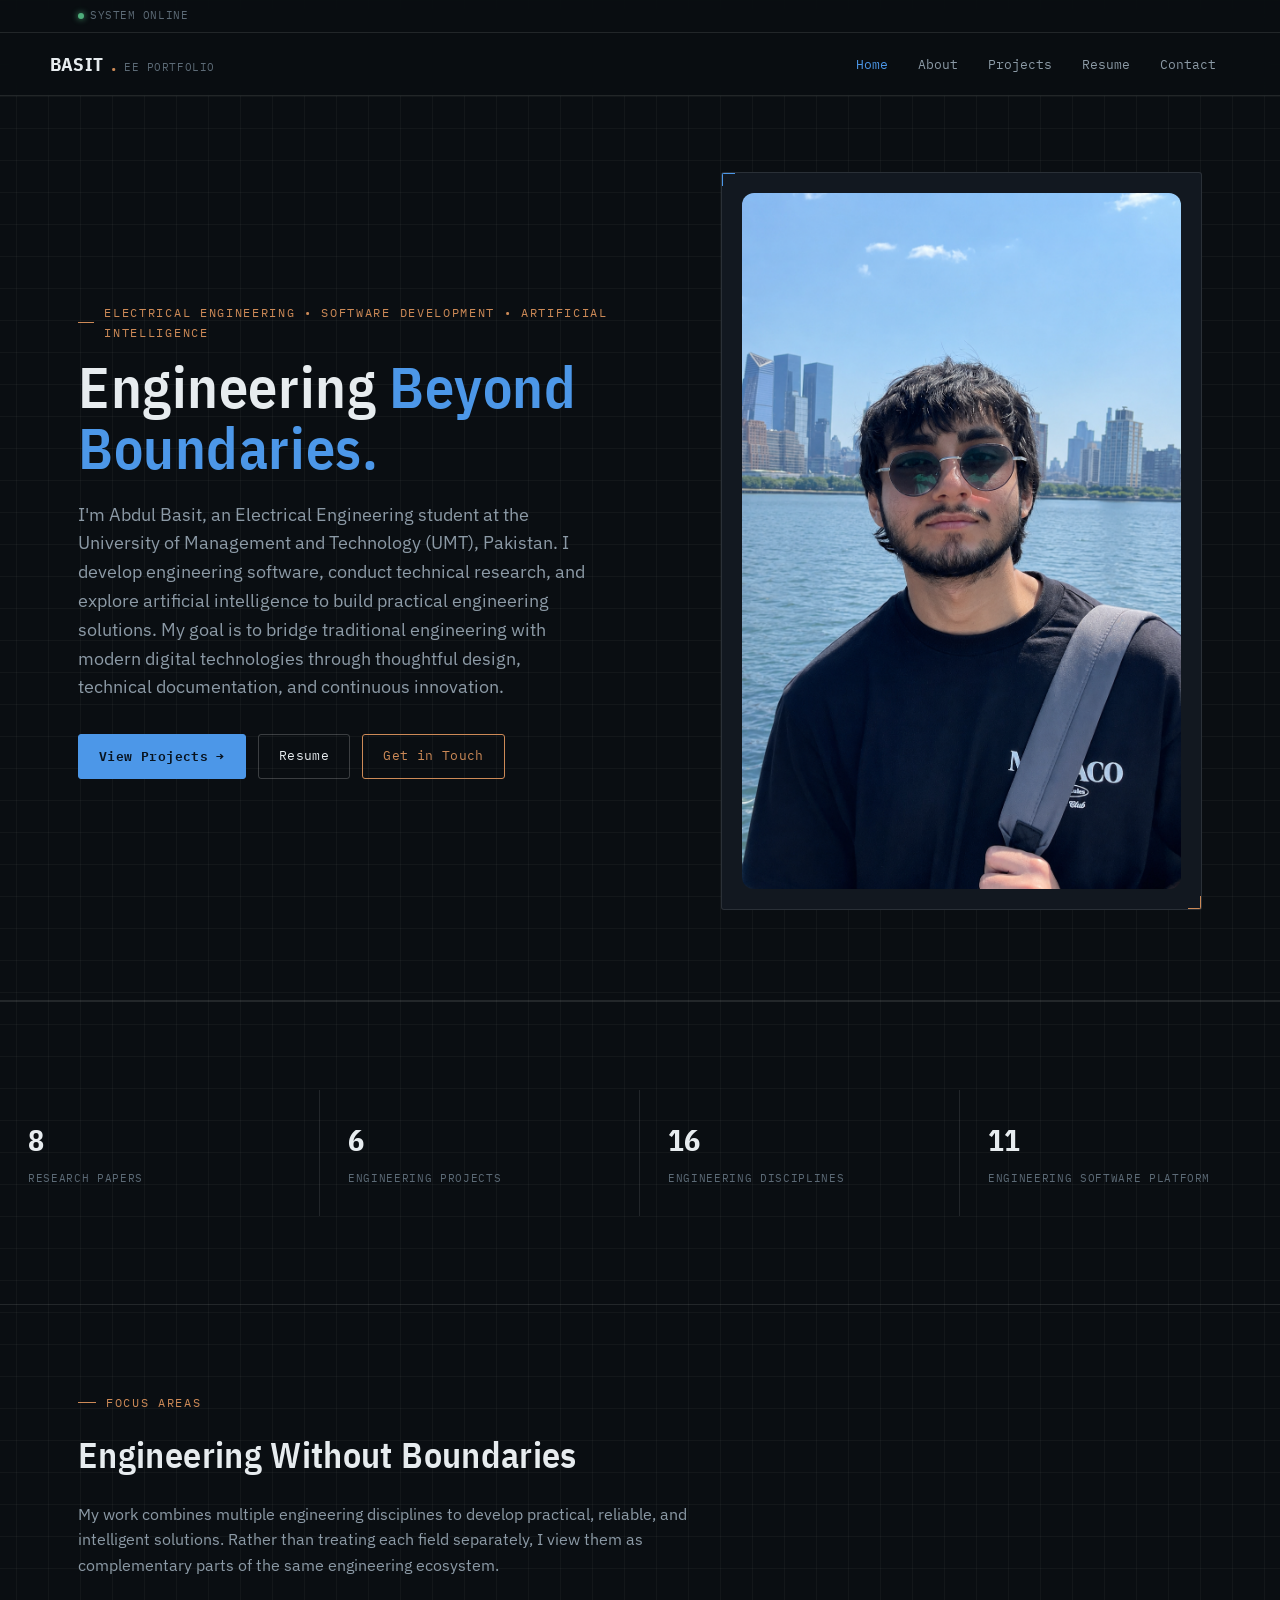
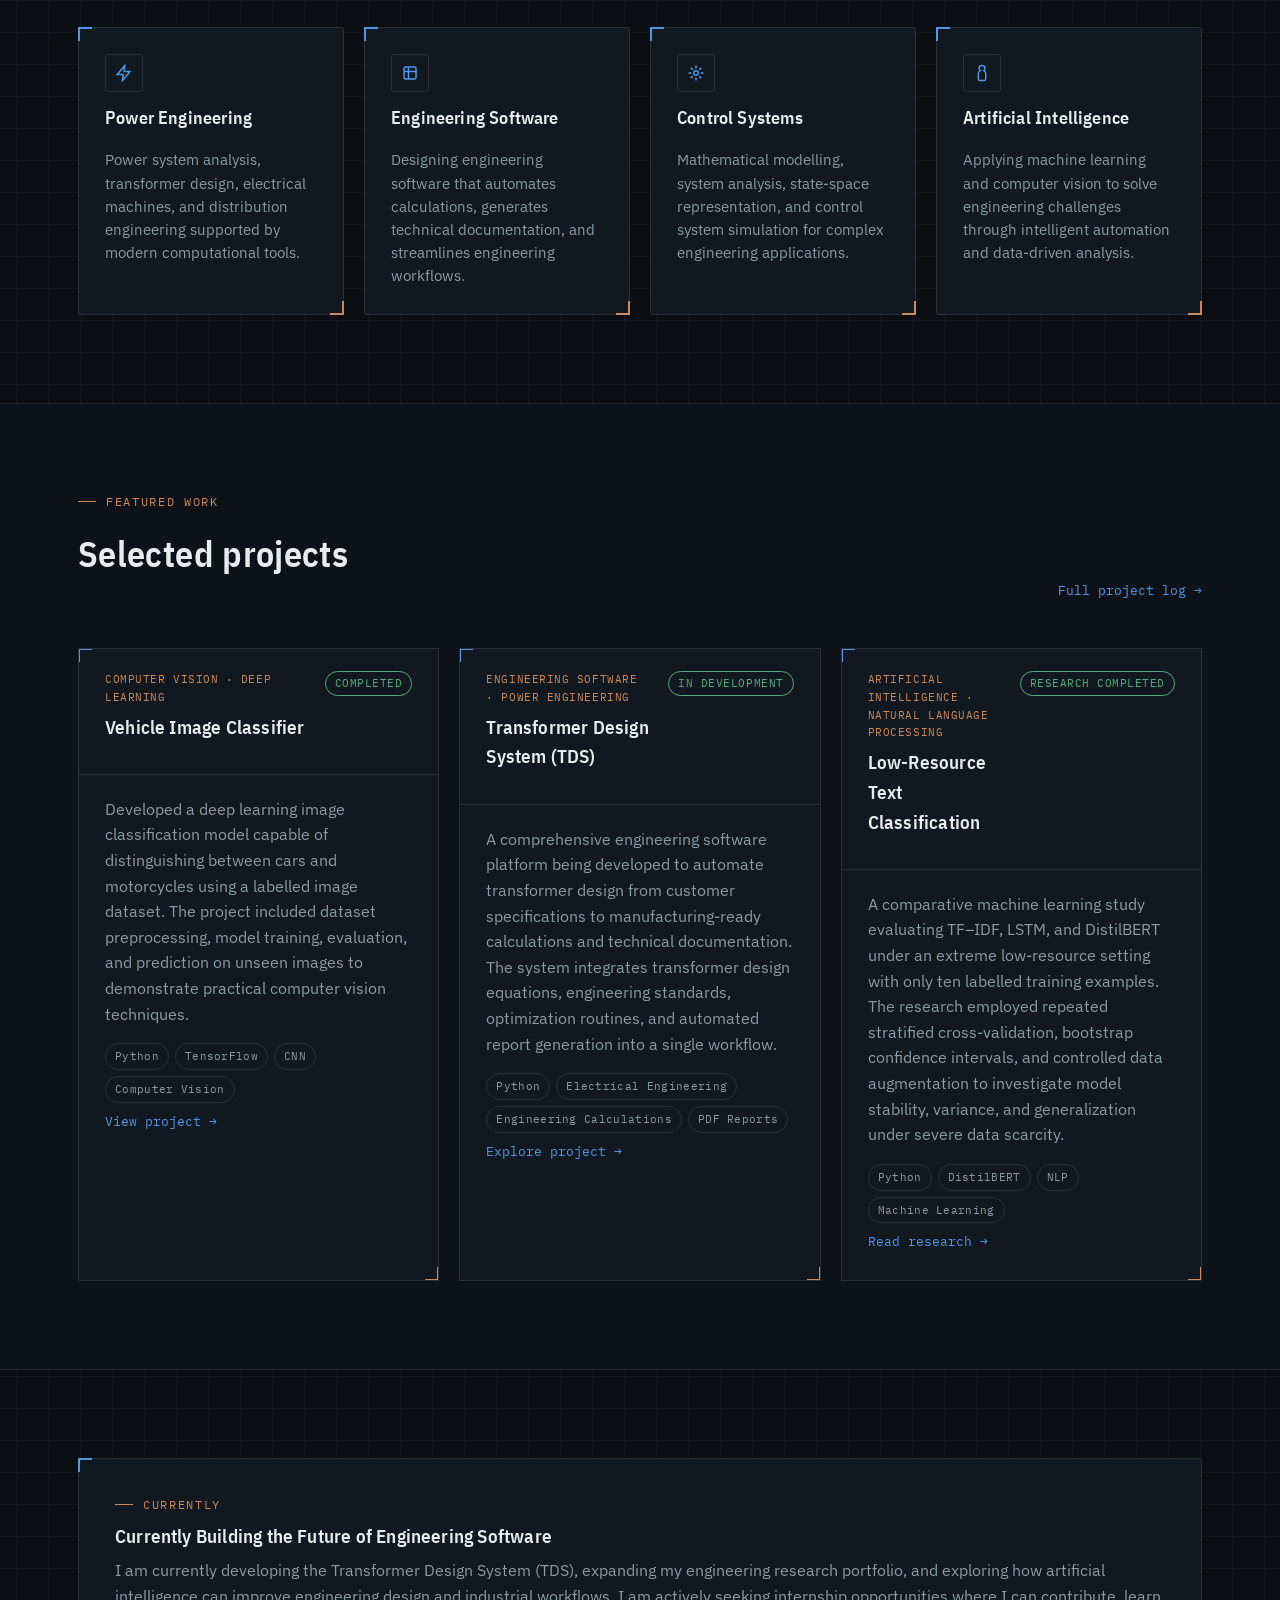
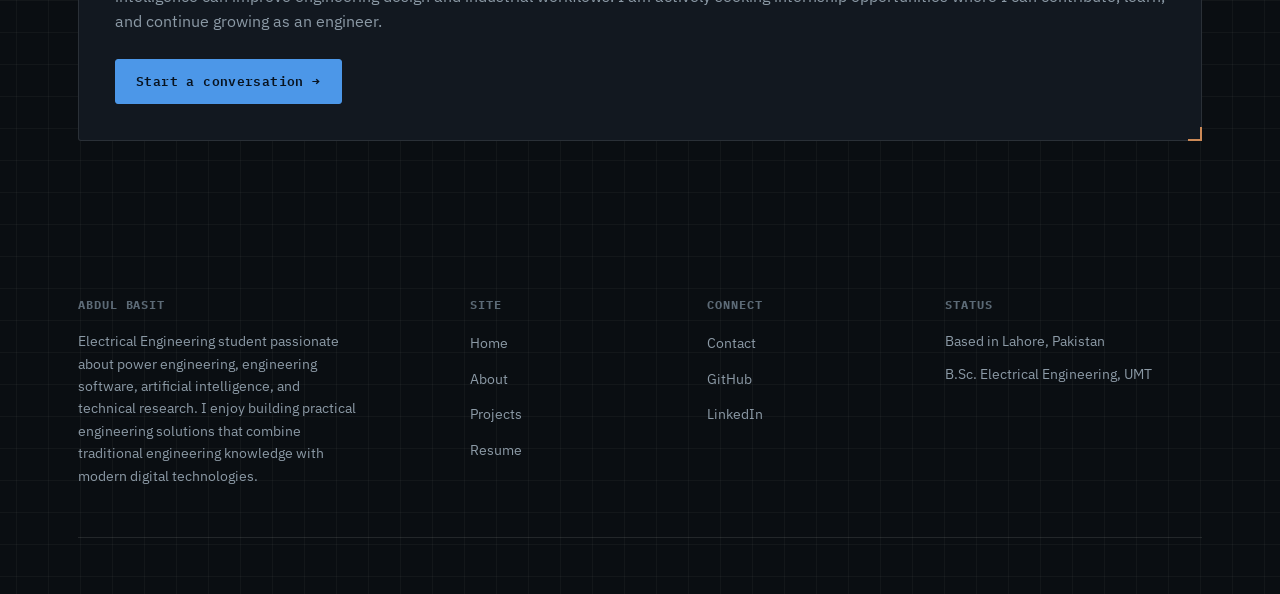
==== index.html @ 0eafa856 "Initial portfolio website" ====
<!DOCTYPE html>
<html lang="en">
<head>
<meta charset="UTF-8">
<meta name="viewport" content="width=device-width, initial-scale=1.0">
<title>Abdul Basit | Electrical Engineer • AI Researcher • Software Developer</title>
<meta name="description" content="Portfolio of Abdul Basit, an Electrical Engineering student developing engineering software, conducting AI research, and building intelligent engineering solutions through software development, power engineering, and technical research.">
<link rel="icon" href="data:image/svg+xml,<svg xmlns=%22http://www.w3.org/2000/svg%22 viewBox=%220 0 100 100%22><rect width=%22100%22 height=%22100%22 fill=%22%230a0e12%22/><path d=%22M20 70 L45 30 L45 55 L80 55 L55 20 L55 45 L20 45 Z%22 fill=%22%234c97e8%22/></svg>">
<link rel="stylesheet" href="css/style.css">
</head>
<body>

<div class="topbar">
  <div class="status-strip">
    <div class="container">
      <span><span class="status-dot"></span> SYSTEM ONLINE</span>
    </div>
  </div>
  <nav class="nav container">
    <a href="index.html" class="nav-brand">BASIT<span class="dot">.</span><small>EE PORTFOLIO</small></a>
    <ul class="nav-links">
      <li><a href="index.html">Home</a></li>
      <li><a href="about.html">About</a></li>
      <li><a href="projects.html">Projects</a></li>
      <li><a href="resume.html">Resume</a></li>
      <li><a href="contact.html">Contact</a></li>
    </ul>
    <button class="nav-toggle" aria-label="Toggle menu" aria-expanded="false">MENU</button>
  </nav>
</div>

<header class="hero">
  <div class="container hero-grid">
    <div>
      <div class="eyebrow">Electrical Engineering • Software Development • Artificial Intelligence</div>
      <h1>Engineering <em>Beyond Boundaries.</em></h1>
      <p class="hero-lead">I'm Abdul Basit, an Electrical Engineering student at the University of Management and Technology (UMT), Pakistan. I develop engineering software, conduct technical research, and explore artificial intelligence to build practical engineering solutions. My goal is to bridge traditional engineering with modern digital technologies through thoughtful design, technical documentation, and continuous innovation.</p>
      <div class="btn-row">
        <a href="projects.html" class="btn btn-primary">View Projects →</a>
        <a href="resume.html" class="btn">Resume</a>
        <a href="contact.html" class="btn btn-copper">Get in Touch</a>
      </div>
    </div>
    <div class="hero-scope frame" style="display:flex;align-items:center;justify-content:center;padding:20px;overflow:hidden;">
      <img src="documents/Me 2.PNG"
           alt="Portrait of Abdul Basit Butt"
           style="width:100%;height:100%;object-fit:cover;border-radius:12px;display:block;">
    </div>
  </div>
</header>

<section class="stat-strip">
  <div class="stat"><b>8</b><span>Research Papers</span></div>
  <div class="stat"><b>6</b><span>Engineering Projects</span></div>
  <div class="stat"><b>16</b><span>Engineering Disciplines</span></div>
  <div class="stat"><b>11</b><span>Engineering Software Platform</span></div>
</section>

<section>
  <div class="container">
    <div class="section-head">
      <div class="eyebrow">Focus Areas</div>
      <h2>Engineering Without Boundaries</h2>
      <p>My work combines multiple engineering disciplines to develop practical, reliable, and intelligent solutions. Rather than treating each field separately, I view them as complementary parts of the same engineering ecosystem.</p>
    </div>
    <div class="grid-4">
      <div class="card frame">
        <div class="card-icon">
          <svg width="18" height="18" viewBox="0 0 24 24" fill="none" stroke="currentColor" stroke-width="2"><path d="M13 2 3 14h8l-1 8 10-12h-8z"/></svg>
        </div>
        <h3>Power Engineering</h3>
        <p>Power system analysis, transformer design, electrical machines, and distribution engineering supported by modern computational tools.</p>
      </div>
      <div class="card frame">
        <div class="card-icon">
          <svg width="18" height="18" viewBox="0 0 24 24" fill="none" stroke="currentColor" stroke-width="2"><rect x="4" y="4" width="16" height="16" rx="2"/><path d="M4 10h16M10 4v16"/></svg>
        </div>
        <h3>Engineering Software</h3>
        <p>Designing engineering software that automates calculations, generates technical documentation, and streamlines engineering workflows.</p>
      </div>
      <div class="card frame">
        <div class="card-icon">
          <svg width="18" height="18" viewBox="0 0 24 24" fill="none" stroke="currentColor" stroke-width="2"><circle cx="12" cy="12" r="3"/><path d="M12 2v4M12 18v4M4.9 4.9l2.8 2.8M16.3 16.3l2.8 2.8M2 12h4M18 12h4M4.9 19.1l2.8-2.8M16.3 7.7l2.8-2.8"/></svg>
        </div>
        <h3>Control Systems</h3>
        <p>Mathematical modelling, system analysis, state-space representation, and control system simulation for complex engineering applications.</p>
      </div>
      <div class="card frame">
        <div class="card-icon">
          <svg width="18" height="18" viewBox="0 0 24 24" fill="none" stroke="currentColor" stroke-width="2"><path d="M12 2a4 4 0 0 1 4 4c0 1.2-.6 2.2-1.5 2.9A5 5 0 0 1 17 13.5V20a2 2 0 0 1-2 2H9a2 2 0 0 1-2-2v-6.5a5 5 0 0 1 2.5-4.6A3.5 3.5 0 0 1 8 6a4 4 0 0 1 4-4Z"/></svg>
        </div>
        <h3>Artificial Intelligence</h3>
        <p>Applying machine learning and computer vision to solve engineering challenges through intelligent automation and data-driven analysis.</p>
      </div>
    </div>
  </div>
</section>

<section style="background:var(--bg-elevated);">
  <div class="container">
    <div class="section-head" style="display:flex;justify-content:space-between;align-items:flex-end;flex-wrap:wrap;gap:16px;max-width:none;">
      <div>
        <div class="eyebrow">Featured Work</div>
        <h2>Selected projects</h2>
      </div>
      <a href="projects.html" class="card-link" style="margin-top:0;">Full project log →</a>
    </div>
    <div class="grid-3">

      <article class="project-card frame">
        <div class="pc-head">
          <div>
            <span class="pc-domain">Computer Vision · Deep Learning</span>
            <h3>Vehicle Image Classifier</h3>
          </div>
          <span class="pc-status">COMPLETED</span>
        </div>
        <div class="pc-body">
          <p>Developed a deep learning image classification model capable of distinguishing between cars and motorcycles using a labelled image dataset. The project included dataset preprocessing, model training, evaluation, and prediction on unseen images to demonstrate practical computer vision techniques.</p>
          <div class="card-tags">
            <span class="tag">Python</span><span class="tag">TensorFlow</span><span class="tag">CNN</span><span class="tag">Computer Vision</span>
          </div>
          <a href="projects.html#vehicle-image-classifier" class="card-link">View project →</a>
        </div>
      </article>

      <article class="project-card frame">
        <div class="pc-head">
          <div>
            <span class="pc-domain">Engineering Software · Power Engineering</span>
            <h3>Transformer Design System (TDS)</h3>
          </div>
          <span class="pc-status">IN DEVELOPMENT</span>
        </div>
        <div class="pc-body">
          <p>A comprehensive engineering software platform being developed to automate transformer design from customer specifications to manufacturing-ready calculations and technical documentation. The system integrates transformer design equations, engineering standards, optimization routines, and automated report generation into a single workflow.</p>
          <div class="card-tags">
            <span class="tag">Python</span><span class="tag">Electrical Engineering</span><span class="tag">Engineering Calculations</span><span class="tag">PDF Reports</span>
          </div>
          <a href="projects.html#transformer-design-system" class="card-link">Explore project →</a>
        </div>
      </article>

      <article class="project-card frame">
        <div class="pc-head">
          <div>
            <span class="pc-domain">Artificial Intelligence · Natural Language Processing</span>
            <h3>Low-Resource Text Classification</h3>
          </div>
          <span class="pc-status">RESEARCH COMPLETED</span>
        </div>
        <div class="pc-body">
          <p>A comparative machine learning study evaluating TF–IDF, LSTM, and DistilBERT under an extreme low-resource setting with only ten labelled training examples. The research employed repeated stratified cross-validation, bootstrap confidence intervals, and controlled data augmentation to investigate model stability, variance, and generalization under severe data scarcity.</p>
          <div class="card-tags">
            <span class="tag">Python</span><span class="tag">DistilBERT</span><span class="tag">NLP</span><span class="tag">Machine Learning</span>
          </div>
          <a href="projects.html#low-resource-text-classification" class="card-link">Read research →</a>
        </div>
      </article>

    </div>
  </div>
</section>

<section>
  <div class="container">
    <div class="callout frame" style="background:var(--surface);">
      <div>
        <div class="eyebrow" style="margin-bottom:8px;">Currently</div>
        <h3>Currently Building the Future of Engineering Software</h3>
        <p>I am currently developing the Transformer Design System (TDS), expanding my engineering research portfolio, and exploring how artificial intelligence can improve engineering design and industrial workflows. I am actively seeking internship opportunities where I can contribute, learn, and continue growing as an engineer.</p>
      </div>
      <a href="contact.html" class="btn btn-primary">Start a conversation →</a>
    </div>
  </div>
</section>

<footer>
  <div class="container">
    <div class="footer-grid">
      <div>
        <h5>Abdul Basit</h5>
        <p style="font-size:14px;max-width:280px;">Electrical Engineering student passionate about power engineering, engineering software, artificial intelligence, and technical research. I enjoy building practical engineering solutions that combine traditional engineering knowledge with modern digital technologies.</p>
      </div>
      <div>
        <h5>Site</h5>
        <ul>
          <li><a href="index.html">Home</a></li>
          <li><a href="about.html">About</a></li>
          <li><a href="projects.html">Projects</a></li>
          <li><a href="resume.html">Resume</a></li>
        </ul>
      </div>
      <div>
        <h5>Connect</h5>
        <ul>
          <li><a href="contact.html">Contact</a></li>
          <li><a href="https://github.com/yourusername" target="_blank" rel="noopener noreferrer">GitHub</a></li>
          <li><a href="https://www.linkedin.com/in/abdul-basit-butt" target="_blank" rel="noopener noreferrer">LinkedIn</a></li>
        </ul>
      </div>
      <div>
        <h5>Status</h5>
        <ul>
          <li style="color:var(--text-muted);font-size:14px;">Based in Lahore, Pakistan</li>
          <li style="color:var(--text-muted);font-size:14px;">B.Sc. Electrical Engineering, UMT</li>
        </ul>
      </div>
    </div>
    
  </div>
</footer>

<script src="js/main.js"></script>
</body>
</html>
---- css/style.css ----
/* =====================================================================
   BASIT — Engineering Portfolio
   Design language: instrument panel / schematic documentation.
   Palette: graphite + oscilloscope blue + copper (transformer winding).
   Signature motif: "instrument frame" reticle corners (TL/BR) used on
   cards, images and form fields — echoes a scope-screen bezel.
   ===================================================================== */

@import url('https://fonts.googleapis.com/css2?family=IBM+Plex+Sans+Condensed:wght@500;600;700&family=IBM+Plex+Sans:wght@400;500;600&family=IBM+Plex+Mono:wght@400;500;600&display=swap');

:root{
  --bg:#0a0e12;
  --bg-elevated:#0d1218;
  --surface:#121820;
  --surface-2:#161e27;
  --grid-line:rgba(255,255,255,0.035);
  --border:rgba(255,255,255,0.10);
  --border-strong:rgba(255,255,255,0.20);
  --text:#e7ecef;
  --text-muted:#8c9aa6;
  --text-faint:#5c6a76;
  --blue:#4c97e8;
  --blue-soft:rgba(76,151,232,0.12);
  --blue-dim:#2c4c6b;
  --copper:#cd8a57;
  --copper-soft:rgba(205,138,87,0.12);
  --green:#4fae7c;
  --amber:#e0a93c;
  --font-display:'IBM Plex Sans Condensed',sans-serif;
  --font-body:'IBM Plex Sans',sans-serif;
  --font-mono:'IBM Plex Mono',monospace;
  --radius:3px;
  --container:1180px;
}

*,*::before,*::after{box-sizing:border-box;}
html{scroll-behavior:smooth;}
@media (prefers-reduced-motion: reduce){
  html{scroll-behavior:auto;}
  *,*::before,*::after{animation-duration:0.01ms !important;animation-iteration-count:1 !important;transition-duration:0.01ms !important;}
}

body{
  margin:0;
  background:var(--bg);
  color:var(--text);
  font-family:var(--font-body);
  font-size:16px;
  line-height:1.6;
  -webkit-font-smoothing:antialiased;
  background-image:
    linear-gradient(var(--grid-line) 1px, transparent 1px),
    linear-gradient(90deg, var(--grid-line) 1px, transparent 1px);
  background-size:32px 32px;
  background-position:center top;
}

h1,h2,h3,h4{
  font-family:var(--font-display);
  font-weight:600;
  letter-spacing:0.01em;
  margin:0 0 0.5em;
  color:var(--text);
}
p{margin:0 0 1em;color:var(--text-muted);}
a{color:var(--blue);text-decoration:none;}
a:hover{text-decoration:underline;}
ul{margin:0;padding:0;}
img{max-width:100%;display:block;}

:focus-visible{
  outline:2px solid var(--blue);
  outline-offset:3px;
}

.container{
  max-width:var(--container);
  margin:0 auto;
  padding:0 28px;
}

.eyebrow{
  font-family:var(--font-mono);
  font-size:12px;
  letter-spacing:0.14em;
  text-transform:uppercase;
  color:var(--copper);
  display:flex;
  align-items:center;
  gap:10px;
  margin-bottom:14px;
}
.eyebrow::before{
  content:"";
  width:18px;
  height:1px;
  background:var(--copper);
  display:inline-block;
}

/* ---------------------------------------------------------------------
   Instrument frame — signature reticle-corner motif
   --------------------------------------------------------------------- */
.frame{
  position:relative;
  background:var(--surface);
  border:1px solid var(--border);
}
.frame::before,.frame::after{
  content:"";
  position:absolute;
  width:14px;
  height:14px;
  pointer-events:none;
  transition:width .2s ease,height .2s ease,border-color .2s ease;
}
.frame::before{top:-1px;left:-1px;border-top:2px solid var(--blue);border-left:2px solid var(--blue);}
.frame::after{bottom:-1px;right:-1px;border-bottom:2px solid var(--copper);border-right:2px solid var(--copper);}
.frame:hover::before,.frame:hover::after{width:20px;height:20px;}

/* ---------------------------------------------------------------------
   Top navigation — instrument strip
   --------------------------------------------------------------------- */
.topbar{
  position:sticky;
  top:0;
  z-index:100;
  background:rgba(10,14,18,0.88);
  backdrop-filter:blur(10px);
  border-bottom:1px solid var(--border);
}
.status-strip{
  border-bottom:1px solid var(--border);
  font-family:var(--font-mono);
  font-size:11px;
  color:var(--text-faint);
  letter-spacing:0.05em;
}
.status-strip .container{
  display:flex;
  gap:24px;
  padding-top:7px;
  padding-bottom:7px;
  overflow-x:auto;
  white-space:nowrap;
}
.status-strip span{display:inline-flex;align-items:center;gap:6px;}
.status-dot{width:6px;height:6px;border-radius:50%;background:var(--green);box-shadow:0 0 6px var(--green);display:inline-block;}

.nav{
  display:flex;
  align-items:center;
  justify-content:space-between;
  padding:16px 0;
}
.nav-brand{
  font-family:var(--font-display);
  font-weight:700;
  font-size:19px;
  color:var(--text);
  letter-spacing:0.01em;
  display:flex;
  align-items:baseline;
  gap:8px;
}
.nav-brand .dot{color:var(--copper);}
.nav-brand small{
  font-family:var(--font-mono);
  font-size:11px;
  color:var(--text-faint);
  font-weight:400;
  letter-spacing:0.05em;
}
.nav-links{
  display:flex;
  gap:2px;
  align-items:center;
  list-style:none;
}
.nav-links a{
  font-family:var(--font-mono);
  font-size:13px;
  color:var(--text-muted);
  padding:8px 14px;
  border-radius:var(--radius);
  transition:color .15s ease,background .15s ease;
}
.nav-links a:hover{color:var(--text);background:var(--surface);text-decoration:none;}
.nav-links a.active{color:var(--blue);}
.nav-toggle{
  display:none;
  background:none;border:1px solid var(--border);color:var(--text);
  width:38px;height:38px;border-radius:var(--radius);
  cursor:pointer;
  font-family:var(--font-mono);
}

/* ---------------------------------------------------------------------
   Buttons
   --------------------------------------------------------------------- */
.btn{
  font-family:var(--font-mono);
  font-size:13px;
  letter-spacing:0.03em;
  display:inline-flex;
  align-items:center;
  gap:8px;
  padding:11px 20px;
  border-radius:var(--radius);
  border:1px solid var(--border-strong);
  background:transparent;
  color:var(--text);
  cursor:pointer;
  transition:border-color .15s ease,background .15s ease,color .15s ease,transform .15s ease;
}
.btn:hover{border-color:var(--blue);color:var(--blue);text-decoration:none;transform:translateY(-1px);}
.btn-primary{background:var(--blue);border-color:var(--blue);color:#08131f;font-weight:600;}
.btn-primary:hover{background:#5fa4ee;border-color:#5fa4ee;color:#08131f;}
.btn-copper{border-color:var(--copper);color:var(--copper);}
.btn-copper:hover{background:var(--copper);color:#1a0f06;}
.btn-row{display:flex;gap:12px;flex-wrap:wrap;}

/* ---------------------------------------------------------------------
   Sections / layout helpers
   --------------------------------------------------------------------- */
section{padding:88px 0;border-bottom:1px solid var(--border);}
section:last-of-type{border-bottom:none;}
.section-head{max-width:640px;margin-bottom:48px;}
.section-head h2{font-size:clamp(26px,3.4vw,36px);}
.section-head p{font-size:16px;}

.grid-2{display:grid;grid-template-columns:1fr 1fr;gap:24px;}
.grid-3{display:grid;grid-template-columns:repeat(3,1fr);gap:20px;}
.grid-4{display:grid;grid-template-columns:repeat(4,1fr);gap:20px;}

/* ---------------------------------------------------------------------
   Hero
   --------------------------------------------------------------------- */
.hero{padding:76px 0 90px;border-bottom:1px solid var(--border);}
.hero-grid{display:grid;grid-template-columns:1.1fr 0.9fr;gap:56px;align-items:center;}
.hero h1{
  font-size:clamp(36px,5vw,58px);
  line-height:1.06;
  margin-bottom:22px;
}
.hero h1 em{
  font-style:normal;
  color:var(--blue);
}
.hero-lead{font-size:18px;max-width:520px;margin-bottom:32px;}
.hero-scope{
  padding:22px;
  border-radius:var(--radius);
}
.hero-scope canvas{width:100%;height:180px;display:block;}
.hero-scope-meta{
  display:flex;
  justify-content:space-between;
  font-family:var(--font-mono);
  font-size:11px;
  color:var(--text-faint);
  margin-top:14px;
  letter-spacing:0.04em;
}
.hero-scope-meta b{color:var(--blue);font-weight:500;}

/* ---------------------------------------------------------------------
   Stat strip
   --------------------------------------------------------------------- */
.stat-strip{
  display:grid;
  grid-template-columns:repeat(4,1fr);
  border-top:1px solid var(--border);
  border-bottom:1px solid var(--border);
}
.stat{
  padding:26px 28px;
  border-right:1px solid var(--border);
}
.stat:last-child{border-right:none;}
.stat b{
  display:block;
  font-family:var(--font-display);
  font-size:30px;
  color:var(--text);
}
.stat span{
  font-family:var(--font-mono);
  font-size:11px;
  color:var(--text-faint);
  letter-spacing:0.06em;
  text-transform:uppercase;
}

/* ---------------------------------------------------------------------
   Cards
   --------------------------------------------------------------------- */
.card{
  padding:26px;
  border-radius:var(--radius);
  display:flex;
  flex-direction:column;
  gap:12px;
  height:100%;
}
.card-icon{
  width:38px;height:38px;
  border:1px solid var(--border);
  border-radius:var(--radius);
  display:flex;align-items:center;justify-content:center;
  color:var(--blue);
  flex-shrink:0;
}
.card h3{font-size:18px;margin-bottom:4px;}
.card p{font-size:14.5px;margin-bottom:0;flex-grow:1;}
.card-tags{display:flex;flex-wrap:wrap;gap:6px;margin-top:6px;}
.tag{
  font-family:var(--font-mono);
  font-size:10.5px;
  letter-spacing:0.03em;
  padding:4px 9px;
  border:1px solid var(--border);
  border-radius:20px;
  color:var(--text-muted);
}
.card-link{
  font-family:var(--font-mono);
  font-size:12.5px;
  color:var(--blue);
  margin-top:8px;
  display:inline-flex;
  align-items:center;
  gap:6px;
}

/* Project card variant */
.project-card{padding:0;overflow:hidden;}
.project-card .pc-head{
  padding:22px 26px;
  display:flex;
  justify-content:space-between;
  align-items:flex-start;
  gap:16px;
  border-bottom:1px solid var(--border);
}
.project-card .pc-status{
  font-family:var(--font-mono);
  font-size:10.5px;
  letter-spacing:0.05em;
  color:var(--green);
  border:1px solid var(--green);
  border-radius:20px;
  padding:3px 9px;
  white-space:nowrap;
}
.project-card .pc-status.dev{color:var(--amber);border-color:var(--amber);}
.project-card .pc-body{padding:22px 26px 26px;}
.project-card .pc-domain{
  font-family:var(--font-mono);
  font-size:11px;
  color:var(--copper);
  letter-spacing:0.05em;
  text-transform:uppercase;
  margin-bottom:6px;
  display:block;
}

.filter-bar{display:flex;gap:8px;flex-wrap:wrap;margin-bottom:36px;}
.filter-bar button{
  font-family:var(--font-mono);
  font-size:12.5px;
  letter-spacing:0.03em;
  background:transparent;
  border:1px solid var(--border);
  color:var(--text-muted);
  padding:9px 16px;
  border-radius:20px;
  cursor:pointer;
  transition:all .15s ease;
}
.filter-bar button:hover{border-color:var(--border-strong);color:var(--text);}
.filter-bar button.active{background:var(--blue-soft);border-color:var(--blue);color:var(--blue);}

/* ---------------------------------------------------------------------
   Timeline
   --------------------------------------------------------------------- */
.timeline{border-left:1px solid var(--border);margin-left:8px;}
.tl-item{position:relative;padding:0 0 40px 32px;}
.tl-item:last-child{padding-bottom:0;}
.tl-item::before{
  content:"";
  position:absolute;
  left:-6px;top:4px;
  width:11px;height:11px;
  border-radius:50%;
  background:var(--bg);
  border:2px solid var(--blue);
}
.tl-date{
  font-family:var(--font-mono);
  font-size:11.5px;
  color:var(--text-faint);
  letter-spacing:0.05em;
  text-transform:uppercase;
  margin-bottom:6px;
  display:block;
}
.tl-item h4{font-size:17px;margin-bottom:4px;}
.tl-item .tl-org{color:var(--copper);font-size:13.5px;font-family:var(--font-mono);margin-bottom:8px;display:block;}

/* ---------------------------------------------------------------------
   Skill bars
   --------------------------------------------------------------------- */
.skill-row{margin-bottom:18px;}
.skill-row .sr-top{display:flex;justify-content:space-between;font-size:14px;margin-bottom:7px;}
.skill-row .sr-top span:first-child{color:var(--text);font-family:var(--font-body);font-weight:500;}
.skill-row .sr-top span:last-child{font-family:var(--font-mono);color:var(--text-faint);font-size:12px;}
.skill-bar{height:5px;background:var(--surface-2);border-radius:3px;overflow:hidden;}
.skill-bar i{display:block;height:100%;background:linear-gradient(90deg,var(--blue-dim),var(--blue));border-radius:3px;}

/* ---------------------------------------------------------------------
   Forms
   --------------------------------------------------------------------- */
.form-field{margin-bottom:20px;}
.form-field label{
  display:block;
  font-family:var(--font-mono);
  font-size:12px;
  letter-spacing:0.05em;
  text-transform:uppercase;
  color:var(--text-faint);
  margin-bottom:8px;
}
.form-field input,.form-field textarea,.form-field select{
  width:100%;
  background:var(--surface);
  border:1px solid var(--border);
  color:var(--text);
  font-family:var(--font-body);
  font-size:15px;
  padding:13px 14px;
  border-radius:var(--radius);
  transition:border-color .15s ease;
}
.form-field input:focus,.form-field textarea:focus,.form-field select:focus{
  border-color:var(--blue);
  outline:none;
}
.form-field textarea{resize:vertical;min-height:130px;}
.form-note{
  font-family:var(--font-mono);
  font-size:12.5px;
  color:var(--text-faint);
  margin-top:16px;
}

/* ---------------------------------------------------------------------
   Footer
   --------------------------------------------------------------------- */
footer{padding:48px 0 32px;}
.footer-grid{
  display:grid;
  grid-template-columns:1.4fr 0.8fr 0.8fr 1fr;
  gap:32px;
  padding-bottom:36px;
  border-bottom:1px solid var(--border);
  margin-bottom:24px;
}
.footer-grid h5{
  font-family:var(--font-mono);
  font-size:11.5px;
  letter-spacing:0.08em;
  text-transform:uppercase;
  color:var(--text-faint);
  margin-bottom:16px;
}
.footer-grid ul{list-style:none;display:flex;flex-direction:column;gap:10px;}
.footer-grid a{color:var(--text-muted);font-size:14px;}
.footer-grid a:hover{color:var(--blue);}
.footer-bottom{
  display:flex;
  justify-content:space-between;
  align-items:center;
  font-family:var(--font-mono);
  font-size:12px;
  color:var(--text-faint);
  flex-wrap:wrap;
  gap:10px;
}

/* ---------------------------------------------------------------------
   Misc
   --------------------------------------------------------------------- */
.pill-row{display:flex;flex-wrap:wrap;gap:8px;}
.pill{
  font-family:var(--font-mono);
  font-size:12px;
  padding:7px 13px;
  border:1px solid var(--border);
  border-radius:20px;
  color:var(--text-muted);
}
.divider-label{
  display:flex;align-items:center;gap:14px;
  font-family:var(--font-mono);font-size:11px;color:var(--text-faint);
  letter-spacing:0.08em;text-transform:uppercase;margin-bottom:28px;
}
.divider-label::after{content:"";flex:1;height:1px;background:var(--border);}

.page-hero{padding:56px 0 48px;border-bottom:1px solid var(--border);}
.page-hero h1{font-size:clamp(32px,4.4vw,46px);}
.page-hero .hero-lead{max-width:640px;}
.breadcrumb{
  font-family:var(--font-mono);
  font-size:12px;
  color:var(--text-faint);
  margin-bottom:20px;
  letter-spacing:0.03em;
}
.breadcrumb a{color:var(--text-faint);}
.breadcrumb a:hover{color:var(--blue);}

.callout{
  border-radius:var(--radius);
  padding:36px;
  display:flex;
  align-items:center;
  justify-content:space-between;
  gap:24px;
  flex-wrap:wrap;
}
.callout h3{margin-bottom:6px;}
.callout p{margin-bottom:0;}

/* ---------------------------------------------------------------------
   Responsive
   --------------------------------------------------------------------- */
@media (max-width: 980px){
  .hero-grid{grid-template-columns:1fr;gap:40px;}
  .grid-3,.grid-4{grid-template-columns:repeat(2,1fr);}
  .footer-grid{grid-template-columns:1fr 1fr;}
  .stat-strip{grid-template-columns:repeat(2,1fr);}
  .stat:nth-child(2){border-right:none;}
}
@media (max-width: 760px){
  .nav-links{
    position:fixed;
    top:97px;left:0;right:0;
    background:var(--bg-elevated);
    border-bottom:1px solid var(--border);
    flex-direction:column;
    align-items:stretch;
    padding:10px;
    display:none;
    gap:2px;
  }
  .nav-links.open{display:flex;}
  .nav-links a{padding:12px 14px;}
  .nav-toggle{display:block;}
  .grid-2,.grid-3,.grid-4{grid-template-columns:1fr;}
  section{padding:56px 0;}
  .status-strip .container{gap:16px;}
  .footer-grid{grid-template-columns:1fr;gap:24px;}
  .footer-bottom{flex-direction:column;align-items:flex-start;}
  .callout{flex-direction:column;align-items:flex-start;}
}

/* Print (used by resume page) */
@media print{
  .topbar,.status-strip,footer,.no-print{display:none !important;}
  body{background:#fff;color:#111;}
  section{border-bottom:none;padding:18px 0;}
}
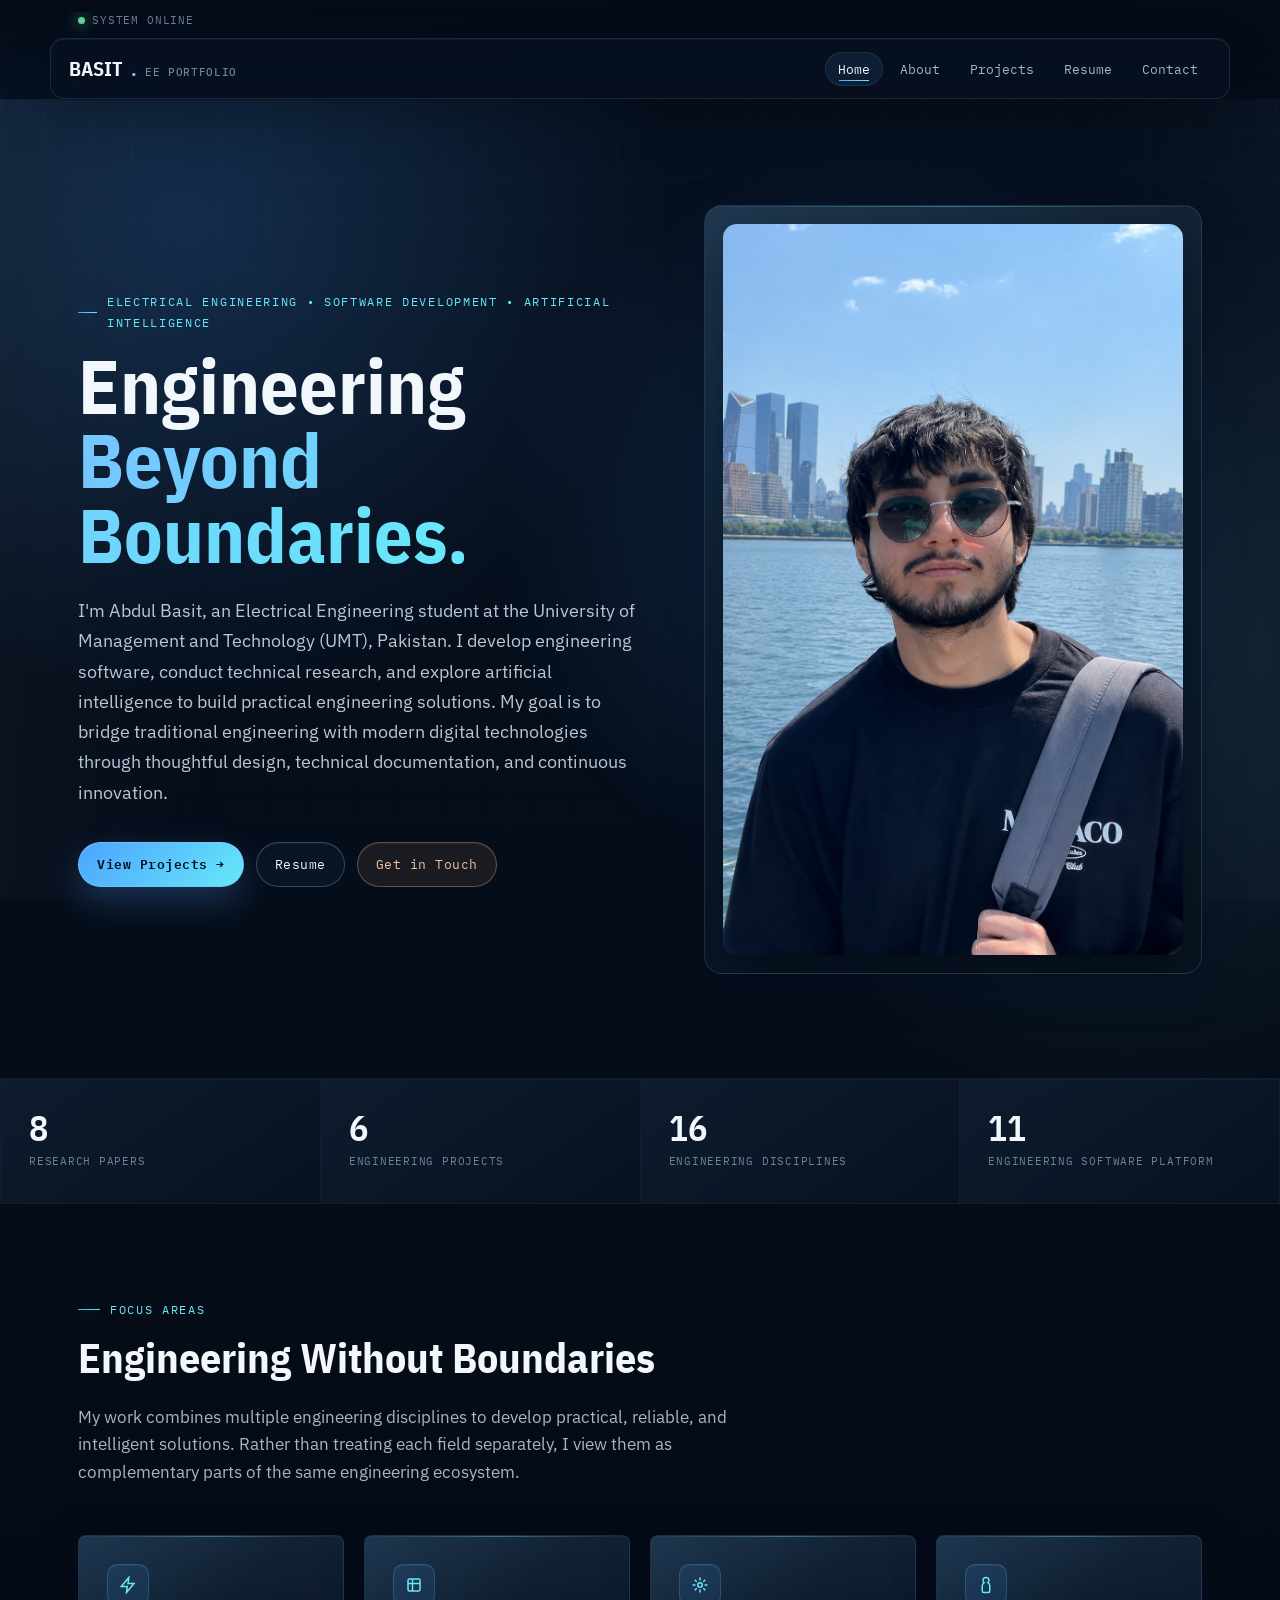
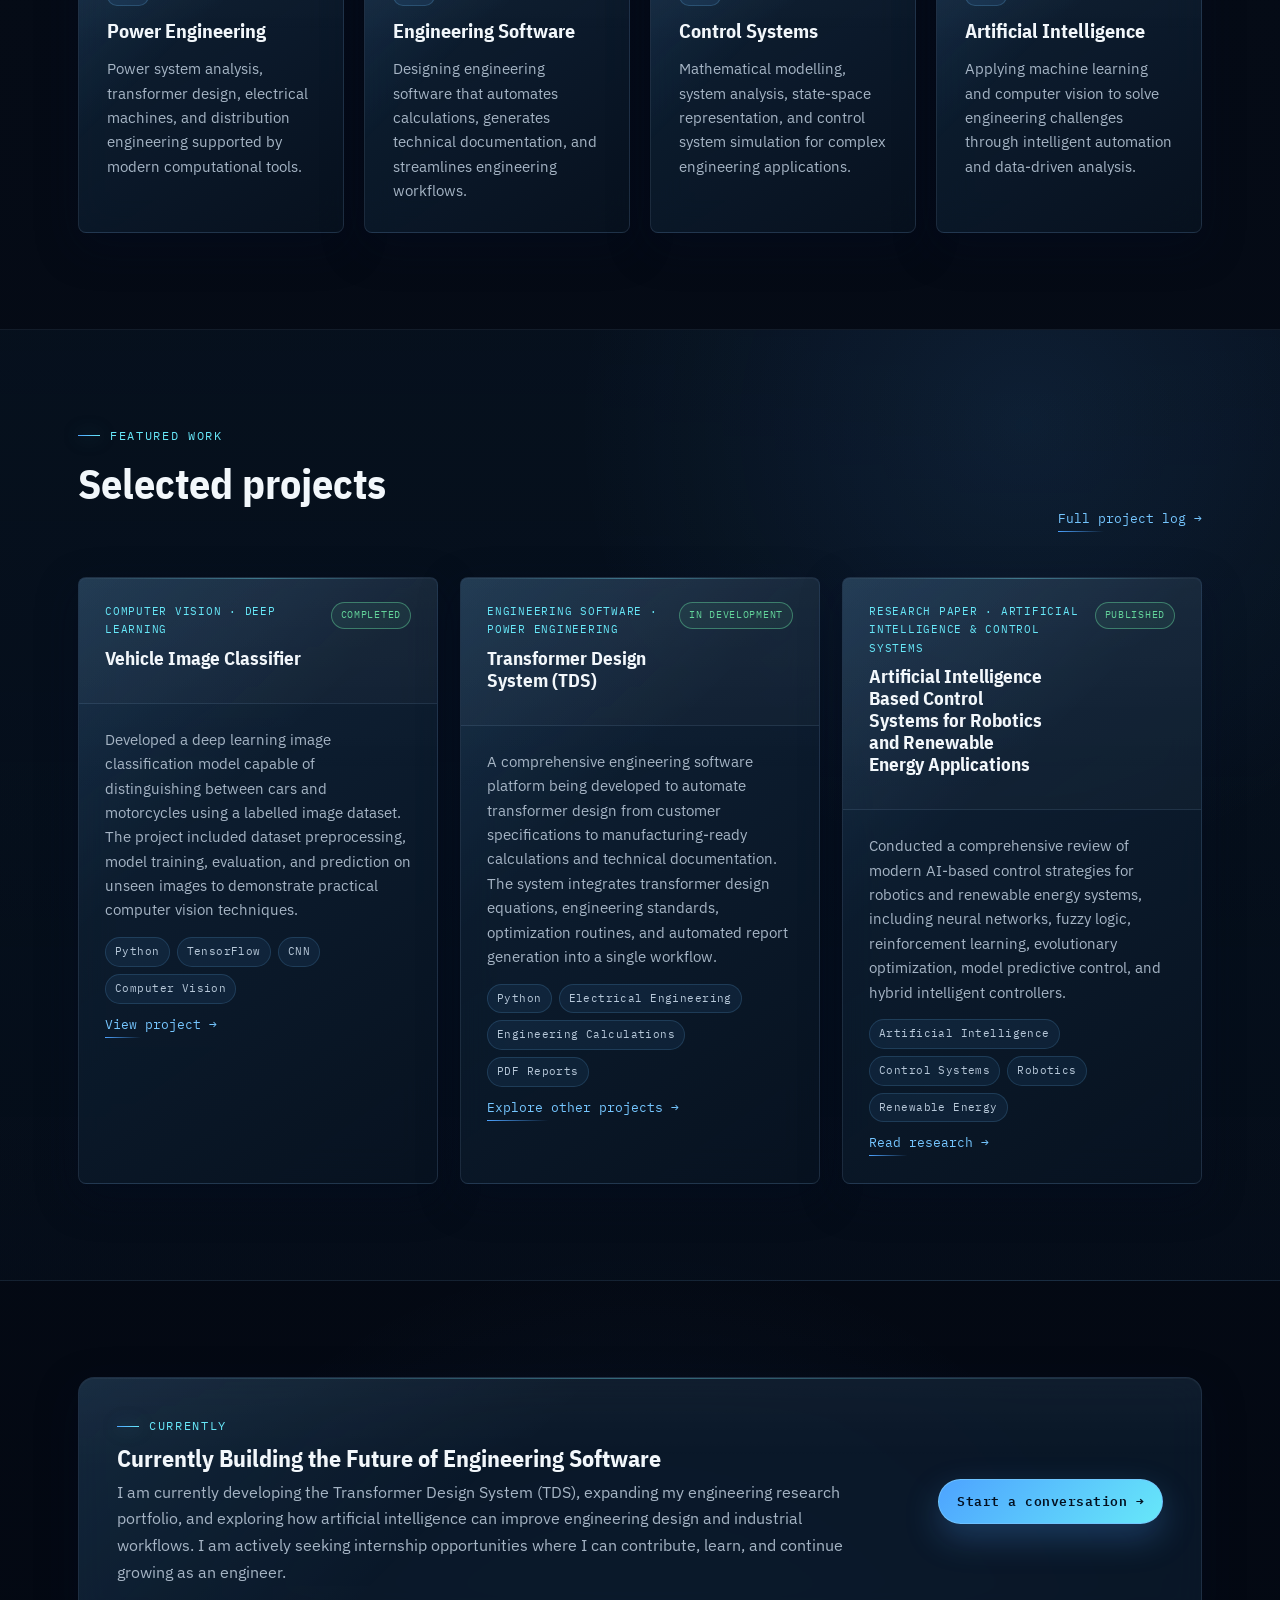
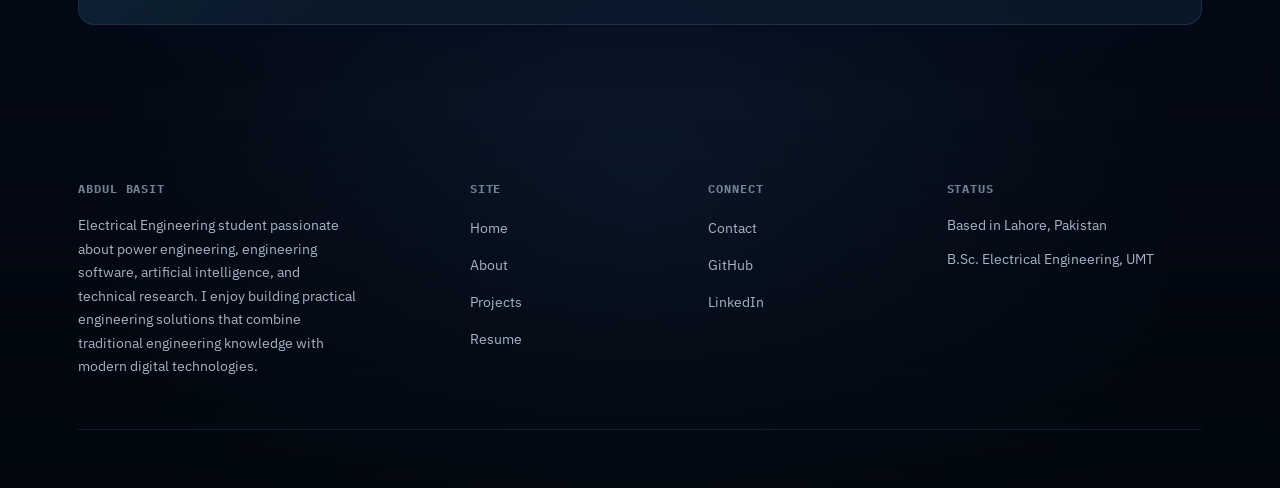
==== commit bb41148b: "Finalize portfolio website" ====
--- a/index.html
+++ b/index.html
@@ -137,24 +137,30 @@
           <div class="card-tags">
             <span class="tag">Python</span><span class="tag">Electrical Engineering</span><span class="tag">Engineering Calculations</span><span class="tag">PDF Reports</span>
           </div>
-          <a href="projects.html#transformer-design-system" class="card-link">Explore project →</a>
+          <a href="projects.html#transformer-design-system" class="card-link">Explore other projects →</a>
         </div>
       </article>
 
       <article class="project-card frame">
         <div class="pc-head">
           <div>
-            <span class="pc-domain">Artificial Intelligence · Natural Language Processing</span>
-            <h3>Low-Resource Text Classification</h3>
-          </div>
-          <span class="pc-status">RESEARCH COMPLETED</span>
-        </div>
+            <span class="pc-domain">Research Paper · Artificial Intelligence &amp; Control Systems</span>
+            <h3>Artificial Intelligence Based Control Systems for Robotics and Renewable Energy Applications</h3>
+          </div>
+          <span class="pc-status">PUBLISHED</span>
+        </div>
+
         <div class="pc-body">
-          <p>A comparative machine learning study evaluating TF–IDF, LSTM, and DistilBERT under an extreme low-resource setting with only ten labelled training examples. The research employed repeated stratified cross-validation, bootstrap confidence intervals, and controlled data augmentation to investigate model stability, variance, and generalization under severe data scarcity.</p>
+          <p>Conducted a comprehensive review of modern AI-based control strategies for robotics and renewable energy systems, including neural networks, fuzzy logic, reinforcement learning, evolutionary optimization, model predictive control, and hybrid intelligent controllers.</p>
+
           <div class="card-tags">
-            <span class="tag">Python</span><span class="tag">DistilBERT</span><span class="tag">NLP</span><span class="tag">Machine Learning</span>
-          </div>
-          <a href="projects.html#low-resource-text-classification" class="card-link">Read research →</a>
+            <span class="tag">Artificial Intelligence</span>
+            <span class="tag">Control Systems</span>
+            <span class="tag">Robotics</span>
+            <span class="tag">Renewable Energy</span>
+          </div>
+
+          <a href="documents/Artificial+Intelligence+Based+Control+Systems+for+Robotics+and+Renewable+Energy+Applications+(1).pdf" class="card-link" target="_blank" rel="noopener noreferrer">Read research →</a>
         </div>
       </article>
 
--- a/css/style.css
+++ b/css/style.css
@@ -1,35 +1,37 @@
 /* =====================================================================
-   BASIT — Engineering Portfolio
-   Design language: instrument panel / schematic documentation.
-   Palette: graphite + oscilloscope blue + copper (transformer winding).
-   Signature motif: "instrument frame" reticle corners (TL/BR) used on
-   cards, images and form fields — echoes a scope-screen bezel.
+   BASIT — Premium Engineering Software Portfolio
+   Visual system: deep navy platform, glass panels, precise blue accents.
    ===================================================================== */
 
-@import url('https://fonts.googleapis.com/css2?family=IBM+Plex+Sans+Condensed:wght@500;600;700&family=IBM+Plex+Sans:wght@400;500;600&family=IBM+Plex+Mono:wght@400;500;600&display=swap');
+@import url('https://fonts.googleapis.com/css2?family=IBM+Plex+Sans+Condensed:wght@500;600;700&family=IBM+Plex+Sans:wght@400;450;500;600&family=IBM+Plex+Mono:wght@400;500;600&display=swap');
 
 :root{
-  --bg:#0a0e12;
-  --bg-elevated:#0d1218;
-  --surface:#121820;
-  --surface-2:#161e27;
-  --grid-line:rgba(255,255,255,0.035);
-  --border:rgba(255,255,255,0.10);
-  --border-strong:rgba(255,255,255,0.20);
-  --text:#e7ecef;
-  --text-muted:#8c9aa6;
-  --text-faint:#5c6a76;
-  --blue:#4c97e8;
-  --blue-soft:rgba(76,151,232,0.12);
-  --blue-dim:#2c4c6b;
-  --copper:#cd8a57;
-  --copper-soft:rgba(205,138,87,0.12);
-  --green:#4fae7c;
-  --amber:#e0a93c;
+  --bg:#050b16;
+  --bg-elevated:#071321;
+  --surface:rgba(13,28,46,0.76);
+  --surface-2:rgba(18,39,62,0.86);
+  --surface-strong:#102033;
+  --grid-line:rgba(124,191,255,0.045);
+  --border:rgba(166,210,255,0.13);
+  --border-strong:rgba(146,203,255,0.28);
+  --text:#f2f7fb;
+  --text-muted:#a6b5c5;
+  --text-faint:#718296;
+  --blue:#4da3ff;
+  --blue-bright:#75c6ff;
+  --blue-soft:rgba(77,163,255,0.14);
+  --cyan:#67e8f9;
+  --cyan-soft:rgba(103,232,249,0.12);
+  --copper:#d19a66;
+  --copper-soft:rgba(209,154,102,0.1);
+  --green:#63d49b;
+  --amber:#f2b84b;
+  --shadow:0 24px 70px rgba(0,10,28,0.42);
+  --shadow-soft:0 14px 40px rgba(0,13,34,0.34);
   --font-display:'IBM Plex Sans Condensed',sans-serif;
   --font-body:'IBM Plex Sans',sans-serif;
   --font-mono:'IBM Plex Mono',monospace;
-  --radius:3px;
+  --radius:8px;
   --container:1180px;
 }
 
@@ -37,355 +39,437 @@
 html{scroll-behavior:smooth;}
 @media (prefers-reduced-motion: reduce){
   html{scroll-behavior:auto;}
-  *,*::before,*::after{animation-duration:0.01ms !important;animation-iteration-count:1 !important;transition-duration:0.01ms !important;}
+  *,*::before,*::after{animation-duration:0.01ms !important;animation-iteration-count:1 !important;transition-duration:0.01ms !important;scroll-behavior:auto !important;}
 }
 
 body{
   margin:0;
-  background:var(--bg);
+  min-height:100vh;
   color:var(--text);
   font-family:var(--font-body);
   font-size:16px;
-  line-height:1.6;
+  line-height:1.68;
   -webkit-font-smoothing:antialiased;
+  text-rendering:optimizeLegibility;
+  background:
+    radial-gradient(circle at 15% 6%, rgba(77,163,255,0.2), transparent 30rem),
+    radial-gradient(circle at 88% 18%, rgba(103,232,249,0.11), transparent 28rem),
+    radial-gradient(circle at 50% 92%, rgba(77,163,255,0.1), transparent 34rem),
+    linear-gradient(180deg, #06101f 0%, var(--bg) 42%, #030812 100%);
+  overflow-x:hidden;
+}
+body::before{
+  content:"";
+  position:fixed;
+  inset:0;
+  z-index:-2;
   background-image:
     linear-gradient(var(--grid-line) 1px, transparent 1px),
     linear-gradient(90deg, var(--grid-line) 1px, transparent 1px);
-  background-size:32px 32px;
-  background-position:center top;
+  background-size:44px 44px;
+  mask-image:linear-gradient(to bottom, rgba(0,0,0,0.72), rgba(0,0,0,0.2) 58%, transparent);
+  pointer-events:none;
+}
+body::after{
+  content:"";
+  position:fixed;
+  inset:0;
+  z-index:-1;
+  background:linear-gradient(90deg, rgba(255,255,255,0.025), transparent 18%, transparent 82%, rgba(255,255,255,0.018));
+  pointer-events:none;
 }
 
 h1,h2,h3,h4{
   font-family:var(--font-display);
-  font-weight:600;
-  letter-spacing:0.01em;
-  margin:0 0 0.5em;
-  color:var(--text);
-}
+  font-weight:700;
+  letter-spacing:0;
+  margin:0 0 0.55em;
+  color:var(--text);
+  text-wrap:balance;
+}
+h1{line-height:0.98;}
+h2{line-height:1.06;}
+h3,h4{line-height:1.18;}
 p{margin:0 0 1em;color:var(--text-muted);}
-a{color:var(--blue);text-decoration:none;}
-a:hover{text-decoration:underline;}
+a{color:var(--blue-bright);text-decoration:none;transition:color .2s ease,text-shadow .2s ease;}
+a:hover{color:var(--cyan);text-decoration:none;}
 ul{margin:0;padding:0;}
 img{max-width:100%;display:block;}
 
-:focus-visible{
-  outline:2px solid var(--blue);
-  outline-offset:3px;
-}
-
-.container{
-  max-width:var(--container);
-  margin:0 auto;
-  padding:0 28px;
-}
+:focus-visible{outline:2px solid var(--cyan);outline-offset:4px;}
+
+.container{max-width:var(--container);margin:0 auto;padding:0 28px;}
 
 .eyebrow{
   font-family:var(--font-mono);
   font-size:12px;
   letter-spacing:0.14em;
   text-transform:uppercase;
-  color:var(--copper);
+  color:var(--cyan);
   display:flex;
   align-items:center;
   gap:10px;
-  margin-bottom:14px;
+  margin-bottom:16px;
 }
 .eyebrow::before{
   content:"";
-  width:18px;
+  width:22px;
   height:1px;
-  background:var(--copper);
+  background:linear-gradient(90deg,var(--blue),var(--cyan));
   display:inline-block;
-}
-
-/* ---------------------------------------------------------------------
-   Instrument frame — signature reticle-corner motif
-   --------------------------------------------------------------------- */
+  box-shadow:0 0 18px rgba(103,232,249,0.5);
+}
+
 .frame{
   position:relative;
-  background:var(--surface);
+  overflow:hidden;
+  background:linear-gradient(145deg, rgba(18,39,62,0.82), rgba(8,20,34,0.72));
   border:1px solid var(--border);
-}
-.frame::before,.frame::after{
+  border-radius:var(--radius);
+  box-shadow:var(--shadow-soft), inset 0 1px 0 rgba(255,255,255,0.04);
+  backdrop-filter:blur(18px);
+}
+.frame::before{
   content:"";
   position:absolute;
-  width:14px;
-  height:14px;
+  inset:0;
+  background:
+    linear-gradient(135deg, rgba(117,198,255,0.14), transparent 38%),
+    linear-gradient(to bottom, rgba(255,255,255,0.045), transparent 36%);
+  opacity:.72;
   pointer-events:none;
-  transition:width .2s ease,height .2s ease,border-color .2s ease;
-}
-.frame::before{top:-1px;left:-1px;border-top:2px solid var(--blue);border-left:2px solid var(--blue);}
-.frame::after{bottom:-1px;right:-1px;border-bottom:2px solid var(--copper);border-right:2px solid var(--copper);}
-.frame:hover::before,.frame:hover::after{width:20px;height:20px;}
-
-/* ---------------------------------------------------------------------
-   Top navigation — instrument strip
-   --------------------------------------------------------------------- */
+}
+.frame::after{
+  content:"";
+  position:absolute;
+  left:16px;right:16px;top:0;
+  height:1px;
+  background:linear-gradient(90deg, transparent, rgba(103,232,249,0.52), transparent);
+  opacity:.68;
+  pointer-events:none;
+}
+.frame > *{position:relative;z-index:1;}
+
 .topbar{
   position:sticky;
   top:0;
   z-index:100;
-  background:rgba(10,14,18,0.88);
-  backdrop-filter:blur(10px);
-  border-bottom:1px solid var(--border);
+  padding:12px 0 0;
+  background:linear-gradient(180deg, rgba(5,11,22,0.96), rgba(5,11,22,0.76));
+  backdrop-filter:blur(22px) saturate(150%);
 }
 .status-strip{
-  border-bottom:1px solid var(--border);
-  font-family:var(--font-mono);
-  font-size:11px;
+  font-family:var(--font-mono);
+  font-size:10.5px;
   color:var(--text-faint);
-  letter-spacing:0.05em;
+  letter-spacing:0.08em;
 }
 .status-strip .container{
   display:flex;
   gap:24px;
-  padding-top:7px;
-  padding-bottom:7px;
+  padding-top:0;
+  padding-bottom:8px;
   overflow-x:auto;
   white-space:nowrap;
 }
-.status-strip span{display:inline-flex;align-items:center;gap:6px;}
-.status-dot{width:6px;height:6px;border-radius:50%;background:var(--green);box-shadow:0 0 6px var(--green);display:inline-block;}
+.status-strip span{display:inline-flex;align-items:center;gap:7px;}
+.status-dot{width:7px;height:7px;border-radius:50%;background:var(--green);box-shadow:0 0 14px var(--green);display:inline-block;}
 
 .nav{
   display:flex;
   align-items:center;
   justify-content:space-between;
-  padding:16px 0;
+  padding:13px 18px;
+  margin-bottom:12px;
+  border:1px solid var(--border);
+  border-radius:14px;
+  background:rgba(8,19,34,0.68);
+  box-shadow:0 18px 48px rgba(0,0,0,0.24), inset 0 1px 0 rgba(255,255,255,0.05);
+  backdrop-filter:blur(18px);
 }
 .nav-brand{
   font-family:var(--font-display);
   font-weight:700;
-  font-size:19px;
-  color:var(--text);
-  letter-spacing:0.01em;
+  font-size:20px;
+  color:var(--text);
+  letter-spacing:0;
   display:flex;
   align-items:baseline;
   gap:8px;
 }
-.nav-brand .dot{color:var(--copper);}
+.nav-brand .dot{color:var(--blue-bright);text-shadow:0 0 18px var(--blue);}
 .nav-brand small{
   font-family:var(--font-mono);
   font-size:11px;
   color:var(--text-faint);
-  font-weight:400;
-  letter-spacing:0.05em;
-}
-.nav-links{
-  display:flex;
-  gap:2px;
-  align-items:center;
-  list-style:none;
-}
+  font-weight:500;
+  letter-spacing:0.06em;
+}
+.nav-links{display:flex;gap:4px;align-items:center;list-style:none;}
 .nav-links a{
-  font-family:var(--font-mono);
-  font-size:13px;
+  position:relative;
+  font-family:var(--font-mono);
+  font-size:12.5px;
   color:var(--text-muted);
-  padding:8px 14px;
-  border-radius:var(--radius);
-  transition:color .15s ease,background .15s ease;
-}
-.nav-links a:hover{color:var(--text);background:var(--surface);text-decoration:none;}
-.nav-links a.active{color:var(--blue);}
+  padding:9px 13px;
+  border-radius:999px;
+  transition:color .2s ease,background .2s ease,box-shadow .2s ease;
+}
+.nav-links a::after{
+  content:"";
+  position:absolute;
+  left:14px;right:14px;bottom:5px;
+  height:1px;
+  background:linear-gradient(90deg,var(--blue),var(--cyan));
+  transform:scaleX(0);
+  transform-origin:left;
+  transition:transform .22s ease;
+}
+.nav-links a:hover,.nav-links a.active{
+  color:var(--text);
+  background:rgba(77,163,255,0.1);
+  box-shadow:inset 0 0 0 1px rgba(117,198,255,0.12);
+}
+.nav-links a:hover::after,.nav-links a.active::after{transform:scaleX(1);}
 .nav-toggle{
   display:none;
-  background:none;border:1px solid var(--border);color:var(--text);
-  width:38px;height:38px;border-radius:var(--radius);
+  background:rgba(77,163,255,0.08);
+  border:1px solid var(--border);
+  color:var(--text);
+  width:44px;
+  height:40px;
+  border-radius:10px;
   cursor:pointer;
   font-family:var(--font-mono);
-}
-
-/* ---------------------------------------------------------------------
-   Buttons
-   --------------------------------------------------------------------- */
+  font-size:11px;
+}
+
 .btn{
   font-family:var(--font-mono);
-  font-size:13px;
-  letter-spacing:0.03em;
+  font-size:12.5px;
+  letter-spacing:0.04em;
   display:inline-flex;
   align-items:center;
+  justify-content:center;
   gap:8px;
-  padding:11px 20px;
-  border-radius:var(--radius);
+  min-height:44px;
+  padding:11px 18px;
+  border-radius:999px;
   border:1px solid var(--border-strong);
-  background:transparent;
+  background:rgba(12,27,45,0.62);
   color:var(--text);
   cursor:pointer;
-  transition:border-color .15s ease,background .15s ease,color .15s ease,transform .15s ease;
-}
-.btn:hover{border-color:var(--blue);color:var(--blue);text-decoration:none;transform:translateY(-1px);}
-.btn-primary{background:var(--blue);border-color:var(--blue);color:#08131f;font-weight:600;}
-.btn-primary:hover{background:#5fa4ee;border-color:#5fa4ee;color:#08131f;}
-.btn-copper{border-color:var(--copper);color:var(--copper);}
-.btn-copper:hover{background:var(--copper);color:#1a0f06;}
+  box-shadow:inset 0 1px 0 rgba(255,255,255,0.05);
+  transition:transform .22s ease,border-color .22s ease,background .22s ease,color .22s ease,box-shadow .22s ease;
+}
+.btn:hover{
+  border-color:rgba(117,198,255,0.7);
+  color:var(--text);
+  transform:translateY(-2px);
+  box-shadow:0 12px 30px rgba(77,163,255,0.17), inset 0 1px 0 rgba(255,255,255,0.08);
+}
+.btn-primary{
+  background:linear-gradient(135deg,var(--blue),var(--cyan));
+  border-color:rgba(117,198,255,0.8);
+  color:#031020;
+  font-weight:600;
+  box-shadow:0 14px 34px rgba(77,163,255,0.26);
+}
+.btn-primary:hover{color:#031020;box-shadow:0 18px 44px rgba(77,163,255,0.34);}
+.btn-copper{border-color:rgba(209,154,102,0.42);color:#f1c69e;background:var(--copper-soft);}
+.btn-copper:hover{border-color:rgba(209,154,102,0.72);color:var(--text);box-shadow:0 12px 30px rgba(209,154,102,0.12);}
 .btn-row{display:flex;gap:12px;flex-wrap:wrap;}
 
-/* ---------------------------------------------------------------------
-   Sections / layout helpers
-   --------------------------------------------------------------------- */
-section{padding:88px 0;border-bottom:1px solid var(--border);}
+section{padding:96px 0;border-bottom:1px solid rgba(166,210,255,0.09);}
+section[style*="background:var(--bg-elevated)"]{
+  background:
+    radial-gradient(circle at 80% 10%, rgba(77,163,255,0.1), transparent 28rem),
+    linear-gradient(180deg, rgba(7,19,33,0.72), rgba(7,19,33,0.46)) !important;
+}
 section:last-of-type{border-bottom:none;}
-.section-head{max-width:640px;margin-bottom:48px;}
-.section-head h2{font-size:clamp(26px,3.4vw,36px);}
-.section-head p{font-size:16px;}
-
-.grid-2{display:grid;grid-template-columns:1fr 1fr;gap:24px;}
-.grid-3{display:grid;grid-template-columns:repeat(3,1fr);gap:20px;}
+.section-head{max-width:690px;margin-bottom:48px;}
+.section-head h2,.section-heading h2{font-size:clamp(28px,3.4vw,42px);}
+.section-head p,.section-heading p{font-size:16.5px;}
+.grid-2{display:grid;grid-template-columns:1fr 1fr;gap:32px;}
+.grid-3{display:grid;grid-template-columns:repeat(3,1fr);gap:22px;}
 .grid-4{display:grid;grid-template-columns:repeat(4,1fr);gap:20px;}
 
-/* ---------------------------------------------------------------------
-   Hero
-   --------------------------------------------------------------------- */
-.hero{padding:76px 0 90px;border-bottom:1px solid var(--border);}
-.hero-grid{display:grid;grid-template-columns:1.1fr 0.9fr;gap:56px;align-items:center;}
-.hero h1{
-  font-size:clamp(36px,5vw,58px);
-  line-height:1.06;
-  margin-bottom:22px;
-}
+.hero{
+  position:relative;
+  padding:94px 0 104px;
+  border-bottom:1px solid rgba(166,210,255,0.1);
+}
+.hero::before,.page-hero::before{
+  content:"";
+  position:absolute;
+  inset:0;
+  background:radial-gradient(circle at 68% 42%, rgba(77,163,255,0.18), transparent 24rem);
+  pointer-events:none;
+}
+.hero .container,.page-hero .container{position:relative;z-index:1;}
+.hero-grid{display:grid;grid-template-columns:minmax(0,1.06fr) minmax(320px,0.94fr);gap:64px;align-items:center;}
+.hero h1{font-size:clamp(44px,6.2vw,76px);margin-bottom:24px;}
 .hero h1 em{
   font-style:normal;
-  color:var(--blue);
-}
-.hero-lead{font-size:18px;max-width:520px;margin-bottom:32px;}
+  color:transparent;
+  background:linear-gradient(90deg,var(--blue-bright),var(--cyan));
+  -webkit-background-clip:text;
+  background-clip:text;
+}
+.hero-lead{font-size:18px;max-width:590px;margin-bottom:34px;color:#b9c7d5;}
 .hero-scope{
-  padding:22px;
-  border-radius:var(--radius);
-}
+  min-height:420px;
+  padding:18px !important;
+  border-radius:18px;
+  transform:translateZ(0);
+}
+.hero-scope img{
+  width:100%;
+  height:100%;
+  min-height:380px;
+  object-fit:cover;
+  border-radius:14px !important;
+  box-shadow:0 22px 52px rgba(0,0,0,0.38);
+  transition:transform .6s ease,filter .6s ease;
+}
+.hero-scope:hover img{transform:scale(1.025);filter:saturate(1.06) contrast(1.04);}
 .hero-scope canvas{width:100%;height:180px;display:block;}
-.hero-scope-meta{
-  display:flex;
-  justify-content:space-between;
-  font-family:var(--font-mono);
-  font-size:11px;
-  color:var(--text-faint);
-  margin-top:14px;
-  letter-spacing:0.04em;
-}
-.hero-scope-meta b{color:var(--blue);font-weight:500;}
-
-/* ---------------------------------------------------------------------
-   Stat strip
-   --------------------------------------------------------------------- */
+.hero-scope-meta{display:flex;justify-content:space-between;font-family:var(--font-mono);font-size:11px;color:var(--text-faint);margin-top:14px;letter-spacing:0.04em;}
+.hero-scope-meta b{color:var(--blue-bright);font-weight:500;}
+
 .stat-strip{
   display:grid;
   grid-template-columns:repeat(4,1fr);
-  border-top:1px solid var(--border);
-  border-bottom:1px solid var(--border);
+  gap:1px;
+  padding:1px;
+  border:0;
+  background:rgba(166,210,255,0.09);
 }
 .stat{
-  padding:26px 28px;
-  border-right:1px solid var(--border);
-}
-.stat:last-child{border-right:none;}
-.stat b{
-  display:block;
-  font-family:var(--font-display);
-  font-size:30px;
-  color:var(--text);
-}
-.stat span{
-  font-family:var(--font-mono);
-  font-size:11px;
-  color:var(--text-faint);
-  letter-spacing:0.06em;
-  text-transform:uppercase;
-}
-
-/* ---------------------------------------------------------------------
-   Cards
-   --------------------------------------------------------------------- */
+  padding:30px 28px;
+  border-right:0;
+  background:linear-gradient(145deg, rgba(13,28,46,0.82), rgba(6,17,31,0.92));
+  transition:transform .22s ease,background .22s ease;
+}
+.stat:hover{transform:translateY(-3px);background:linear-gradient(145deg, rgba(18,42,70,0.9), rgba(7,19,33,0.96));}
+.stat b{display:block;font-family:var(--font-display);font-size:36px;line-height:1;color:var(--text);}
+.stat span{font-family:var(--font-mono);font-size:11px;color:var(--text-faint);letter-spacing:0.07em;text-transform:uppercase;}
+
 .card{
-  padding:26px;
+  padding:28px;
   border-radius:var(--radius);
   display:flex;
   flex-direction:column;
-  gap:12px;
+  gap:13px;
   height:100%;
+  transition:transform .25s ease,border-color .25s ease,box-shadow .25s ease;
+}
+.card:hover,.project-card:hover,.callout:hover{
+  transform:translateY(-5px);
+  border-color:rgba(117,198,255,0.34);
+  box-shadow:var(--shadow), 0 0 0 1px rgba(117,198,255,0.08);
 }
 .card-icon{
-  width:38px;height:38px;
-  border:1px solid var(--border);
-  border-radius:var(--radius);
+  width:42px;height:42px;
+  border:1px solid rgba(117,198,255,0.2);
+  border-radius:10px;
   display:flex;align-items:center;justify-content:center;
-  color:var(--blue);
+  color:var(--cyan);
+  background:rgba(77,163,255,0.1);
+  box-shadow:inset 0 1px 0 rgba(255,255,255,0.06);
   flex-shrink:0;
 }
-.card h3{font-size:18px;margin-bottom:4px;}
+.card h3{font-size:20px;margin-bottom:2px;}
 .card p{font-size:14.5px;margin-bottom:0;flex-grow:1;}
-.card-tags{display:flex;flex-wrap:wrap;gap:6px;margin-top:6px;}
+.card-tags{display:flex;flex-wrap:wrap;gap:7px;margin-top:10px;}
 .tag{
   font-family:var(--font-mono);
   font-size:10.5px;
-  letter-spacing:0.03em;
-  padding:4px 9px;
-  border:1px solid var(--border);
-  border-radius:20px;
-  color:var(--text-muted);
+  letter-spacing:0.04em;
+  padding:5px 9px;
+  border:1px solid rgba(117,198,255,0.16);
+  border-radius:999px;
+  color:#b7c8d9;
+  background:rgba(77,163,255,0.08);
 }
 .card-link{
+  position:relative;
   font-family:var(--font-mono);
   font-size:12.5px;
-  color:var(--blue);
-  margin-top:8px;
+  color:var(--blue-bright);
+  margin-top:10px;
   display:inline-flex;
   align-items:center;
   gap:6px;
 }
-
-/* Project card variant */
-.project-card{padding:0;overflow:hidden;}
+.card-link::after{
+  content:"";
+  position:absolute;
+  left:0;right:0;bottom:-3px;
+  height:1px;
+  background:linear-gradient(90deg,var(--blue),transparent);
+  transform:scaleX(.32);
+  transform-origin:left;
+  transition:transform .22s ease;
+}
+.card-link:hover::after{transform:scaleX(1);}
+
+.project-card{
+  padding:0;
+  overflow:hidden;
+  transition:transform .25s ease,border-color .25s ease,box-shadow .25s ease;
+}
 .project-card .pc-head{
-  padding:22px 26px;
+  padding:24px 26px;
   display:flex;
   justify-content:space-between;
   align-items:flex-start;
   gap:16px;
-  border-bottom:1px solid var(--border);
+  border-bottom:1px solid rgba(166,210,255,0.11);
+  background:rgba(255,255,255,0.018);
 }
 .project-card .pc-status{
   font-family:var(--font-mono);
-  font-size:10.5px;
-  letter-spacing:0.05em;
+  font-size:10px;
+  letter-spacing:0.07em;
   color:var(--green);
-  border:1px solid var(--green);
-  border-radius:20px;
-  padding:3px 9px;
+  border:1px solid rgba(99,212,155,0.46);
+  border-radius:999px;
+  padding:4px 9px;
   white-space:nowrap;
-}
-.project-card .pc-status.dev{color:var(--amber);border-color:var(--amber);}
-.project-card .pc-body{padding:22px 26px 26px;}
+  background:rgba(99,212,155,0.08);
+}
+.project-card .pc-status.dev{color:var(--amber);border-color:rgba(242,184,75,0.48);background:rgba(242,184,75,0.08);}
+.project-card .pc-body{padding:24px 26px 28px;}
+.project-card .pc-body p{font-size:14.5px;}
 .project-card .pc-domain{
   font-family:var(--font-mono);
-  font-size:11px;
-  color:var(--copper);
-  letter-spacing:0.05em;
+  font-size:10.8px;
+  color:var(--cyan);
+  letter-spacing:0.07em;
   text-transform:uppercase;
-  margin-bottom:6px;
+  margin-bottom:8px;
   display:block;
 }
 
-.filter-bar{display:flex;gap:8px;flex-wrap:wrap;margin-bottom:36px;}
+.filter-bar{display:flex;gap:9px;flex-wrap:wrap;margin-bottom:38px;}
 .filter-bar button{
   font-family:var(--font-mono);
-  font-size:12.5px;
-  letter-spacing:0.03em;
-  background:transparent;
+  font-size:12px;
+  letter-spacing:0.04em;
+  background:rgba(12,27,45,0.58);
   border:1px solid var(--border);
   color:var(--text-muted);
-  padding:9px 16px;
-  border-radius:20px;
+  padding:10px 16px;
+  border-radius:999px;
   cursor:pointer;
-  transition:all .15s ease;
-}
-.filter-bar button:hover{border-color:var(--border-strong);color:var(--text);}
-.filter-bar button.active{background:var(--blue-soft);border-color:var(--blue);color:var(--blue);}
-
-/* ---------------------------------------------------------------------
-   Timeline
-   --------------------------------------------------------------------- */
-.timeline{border-left:1px solid var(--border);margin-left:8px;}
-.tl-item{position:relative;padding:0 0 40px 32px;}
+  transition:transform .2s ease,border-color .2s ease,background .2s ease,color .2s ease,box-shadow .2s ease;
+}
+.filter-bar button:hover{transform:translateY(-2px);border-color:var(--border-strong);color:var(--text);}
+.filter-bar button.active{background:linear-gradient(135deg,rgba(77,163,255,0.24),rgba(103,232,249,0.12));border-color:rgba(117,198,255,0.48);color:var(--text);box-shadow:0 12px 30px rgba(77,163,255,0.12);}
+
+.timeline{border-left:1px solid rgba(117,198,255,0.22);margin-left:8px;}
+.tl-item{position:relative;padding:0 0 42px 32px;}
 .tl-item:last-child{padding-bottom:0;}
 .tl-item::before{
   content:"";
@@ -394,180 +478,158 @@
   width:11px;height:11px;
   border-radius:50%;
   background:var(--bg);
-  border:2px solid var(--blue);
-}
-.tl-date{
-  font-family:var(--font-mono);
-  font-size:11.5px;
-  color:var(--text-faint);
-  letter-spacing:0.05em;
-  text-transform:uppercase;
-  margin-bottom:6px;
-  display:block;
-}
-.tl-item h4{font-size:17px;margin-bottom:4px;}
-.tl-item .tl-org{color:var(--copper);font-size:13.5px;font-family:var(--font-mono);margin-bottom:8px;display:block;}
-
-/* ---------------------------------------------------------------------
-   Skill bars
-   --------------------------------------------------------------------- */
+  border:2px solid var(--cyan);
+  box-shadow:0 0 18px rgba(103,232,249,0.5);
+}
+.tl-date{font-family:var(--font-mono);font-size:11.5px;color:var(--text-faint);letter-spacing:0.05em;text-transform:uppercase;margin-bottom:6px;display:block;}
+.tl-item h4{font-size:18px;margin-bottom:4px;}
+.tl-item .tl-org{color:#d7af88;font-size:13.5px;font-family:var(--font-mono);margin-bottom:8px;display:block;}
+
 .skill-row{margin-bottom:18px;}
 .skill-row .sr-top{display:flex;justify-content:space-between;font-size:14px;margin-bottom:7px;}
-.skill-row .sr-top span:first-child{color:var(--text);font-family:var(--font-body);font-weight:500;}
+.skill-row .sr-top span:first-child{color:var(--text);font-weight:500;}
 .skill-row .sr-top span:last-child{font-family:var(--font-mono);color:var(--text-faint);font-size:12px;}
-.skill-bar{height:5px;background:var(--surface-2);border-radius:3px;overflow:hidden;}
-.skill-bar i{display:block;height:100%;background:linear-gradient(90deg,var(--blue-dim),var(--blue));border-radius:3px;}
-
-/* ---------------------------------------------------------------------
-   Forms
-   --------------------------------------------------------------------- */
+.skill-bar{height:6px;background:rgba(255,255,255,0.06);border-radius:999px;overflow:hidden;}
+.skill-bar i{display:block;height:100%;background:linear-gradient(90deg,var(--blue),var(--cyan));border-radius:999px;box-shadow:0 0 18px rgba(77,163,255,0.45);}
+
 .form-field{margin-bottom:20px;}
-.form-field label{
-  display:block;
-  font-family:var(--font-mono);
-  font-size:12px;
-  letter-spacing:0.05em;
-  text-transform:uppercase;
-  color:var(--text-faint);
-  margin-bottom:8px;
-}
+.form-field label{display:block;font-family:var(--font-mono);font-size:12px;letter-spacing:0.05em;text-transform:uppercase;color:var(--text-faint);margin-bottom:8px;}
 .form-field input,.form-field textarea,.form-field select{
   width:100%;
-  background:var(--surface);
+  background:rgba(8,20,34,0.78);
   border:1px solid var(--border);
   color:var(--text);
   font-family:var(--font-body);
   font-size:15px;
-  padding:13px 14px;
-  border-radius:var(--radius);
-  transition:border-color .15s ease;
+  padding:14px 15px;
+  border-radius:10px;
+  transition:border-color .2s ease,box-shadow .2s ease,background .2s ease;
 }
 .form-field input:focus,.form-field textarea:focus,.form-field select:focus{
-  border-color:var(--blue);
+  border-color:rgba(117,198,255,0.7);
+  box-shadow:0 0 0 4px rgba(77,163,255,0.11);
+  background:rgba(10,25,43,0.9);
   outline:none;
 }
 .form-field textarea{resize:vertical;min-height:130px;}
-.form-note{
-  font-family:var(--font-mono);
-  font-size:12.5px;
-  color:var(--text-faint);
-  margin-top:16px;
-}
-
-/* ---------------------------------------------------------------------
-   Footer
-   --------------------------------------------------------------------- */
-footer{padding:48px 0 32px;}
+.form-note{font-family:var(--font-mono);font-size:12.5px;color:var(--text-faint);margin-top:16px;}
+
+footer{
+  padding:58px 0 34px;
+  background:linear-gradient(180deg, transparent, rgba(2,7,14,0.82));
+}
 .footer-grid{
   display:grid;
   grid-template-columns:1.4fr 0.8fr 0.8fr 1fr;
-  gap:32px;
+  gap:34px;
   padding-bottom:36px;
-  border-bottom:1px solid var(--border);
+  border-bottom:1px solid rgba(166,210,255,0.1);
   margin-bottom:24px;
 }
-.footer-grid h5{
-  font-family:var(--font-mono);
-  font-size:11.5px;
-  letter-spacing:0.08em;
-  text-transform:uppercase;
-  color:var(--text-faint);
-  margin-bottom:16px;
-}
+.footer-grid h5{font-family:var(--font-mono);font-size:11.5px;letter-spacing:0.08em;text-transform:uppercase;color:var(--text-faint);margin:0 0 16px;}
 .footer-grid ul{list-style:none;display:flex;flex-direction:column;gap:10px;}
 .footer-grid a{color:var(--text-muted);font-size:14px;}
-.footer-grid a:hover{color:var(--blue);}
-.footer-bottom{
-  display:flex;
-  justify-content:space-between;
-  align-items:center;
-  font-family:var(--font-mono);
-  font-size:12px;
-  color:var(--text-faint);
-  flex-wrap:wrap;
-  gap:10px;
-}
-
-/* ---------------------------------------------------------------------
-   Misc
-   --------------------------------------------------------------------- */
+.footer-grid a:hover{color:var(--cyan);}
+.footer-bottom{display:flex;justify-content:space-between;align-items:center;font-family:var(--font-mono);font-size:12px;color:var(--text-faint);flex-wrap:wrap;gap:10px;}
+
 .pill-row{display:flex;flex-wrap:wrap;gap:8px;}
-.pill{
-  font-family:var(--font-mono);
-  font-size:12px;
-  padding:7px 13px;
-  border:1px solid var(--border);
-  border-radius:20px;
-  color:var(--text-muted);
-}
-.divider-label{
-  display:flex;align-items:center;gap:14px;
-  font-family:var(--font-mono);font-size:11px;color:var(--text-faint);
-  letter-spacing:0.08em;text-transform:uppercase;margin-bottom:28px;
-}
-.divider-label::after{content:"";flex:1;height:1px;background:var(--border);}
-
-.page-hero{padding:56px 0 48px;border-bottom:1px solid var(--border);}
-.page-hero h1{font-size:clamp(32px,4.4vw,46px);}
-.page-hero .hero-lead{max-width:640px;}
-.breadcrumb{
-  font-family:var(--font-mono);
-  font-size:12px;
-  color:var(--text-faint);
-  margin-bottom:20px;
-  letter-spacing:0.03em;
-}
+.pill{font-family:var(--font-mono);font-size:12px;padding:7px 13px;border:1px solid var(--border);border-radius:999px;color:var(--text-muted);background:rgba(77,163,255,0.06);}
+.divider-label{display:flex;align-items:center;gap:14px;font-family:var(--font-mono);font-size:11px;color:var(--cyan);letter-spacing:0.08em;text-transform:uppercase;margin-bottom:28px;}
+.divider-label::after{content:"";flex:1;height:1px;background:linear-gradient(90deg,rgba(103,232,249,0.34),transparent);}
+
+.page-hero{
+  position:relative;
+  padding:70px 0 62px;
+  border-bottom:1px solid rgba(166,210,255,0.1);
+}
+.page-hero h1{font-size:clamp(36px,5vw,58px);max-width:900px;}
+.page-hero .hero-lead{max-width:700px;}
+.breadcrumb{font-family:var(--font-mono);font-size:12px;color:var(--text-faint);margin-bottom:22px;letter-spacing:0.03em;}
 .breadcrumb a{color:var(--text-faint);}
-.breadcrumb a:hover{color:var(--blue);}
+.breadcrumb a:hover{color:var(--cyan);}
 
 .callout{
-  border-radius:var(--radius);
-  padding:36px;
+  border-radius:16px;
+  padding:38px;
   display:flex;
   align-items:center;
   justify-content:space-between;
   gap:24px;
   flex-wrap:wrap;
-}
-.callout h3{margin-bottom:6px;}
-.callout p{margin-bottom:0;}
-
-/* ---------------------------------------------------------------------
-   Responsive
-   --------------------------------------------------------------------- */
+  transition:transform .25s ease,border-color .25s ease,box-shadow .25s ease;
+}
+.callout h3{margin-bottom:6px;font-size:24px;}
+.callout p{margin-bottom:0;max-width:760px;}
+
+strong,b{color:var(--text);font-weight:600;}
+
+@keyframes revealUp{
+  from{opacity:0;transform:translateY(16px);}
+  to{opacity:1;transform:translateY(0);}
+}
+.hero-grid > *, .page-hero .container > *, .stat, .card, .project-card, .timeline, .callout{
+  animation:revealUp .56s ease both;
+}
+.grid-3 > *:nth-child(2),.grid-4 > *:nth-child(2){animation-delay:.04s;}
+.grid-3 > *:nth-child(3),.grid-4 > *:nth-child(3){animation-delay:.08s;}
+.grid-4 > *:nth-child(4){animation-delay:.12s;}
+
 @media (max-width: 980px){
-  .hero-grid{grid-template-columns:1fr;gap:40px;}
+  .hero-grid{grid-template-columns:1fr;gap:42px;}
+  .hero-scope{max-width:620px;min-height:360px;}
+  .hero-scope img{min-height:330px;}
   .grid-3,.grid-4{grid-template-columns:repeat(2,1fr);}
   .footer-grid{grid-template-columns:1fr 1fr;}
   .stat-strip{grid-template-columns:repeat(2,1fr);}
-  .stat:nth-child(2){border-right:none;}
 }
 @media (max-width: 760px){
+  .container{padding:0 20px;}
+  .topbar{padding-top:8px;}
+  .nav{padding:11px 12px;border-radius:12px;}
+  .nav-brand small{display:none;}
   .nav-links{
     position:fixed;
-    top:97px;left:0;right:0;
-    background:var(--bg-elevated);
-    border-bottom:1px solid var(--border);
+    top:91px;left:14px;right:14px;
+    background:rgba(8,19,34,0.96);
+    border:1px solid var(--border);
+    border-radius:14px;
+    box-shadow:var(--shadow);
+    backdrop-filter:blur(18px);
     flex-direction:column;
     align-items:stretch;
     padding:10px;
     display:none;
-    gap:2px;
+    gap:4px;
   }
   .nav-links.open{display:flex;}
-  .nav-links a{padding:12px 14px;}
+  .nav-links a{padding:12px 14px;border-radius:10px;}
   .nav-toggle{display:block;}
   .grid-2,.grid-3,.grid-4{grid-template-columns:1fr;}
-  section{padding:56px 0;}
+  section{padding:62px 0;}
+  .hero{padding:64px 0 72px;}
+  .hero h1{font-size:clamp(40px,13vw,58px);}
+  .hero-lead{font-size:16.5px;}
+  .hero-scope{min-height:310px;padding:12px !important;}
+  .hero-scope img{min-height:286px;}
   .status-strip .container{gap:16px;}
+  .stat-strip{grid-template-columns:1fr;}
+  .stat{padding:25px 22px;}
   .footer-grid{grid-template-columns:1fr;gap:24px;}
   .footer-bottom{flex-direction:column;align-items:flex-start;}
-  .callout{flex-direction:column;align-items:flex-start;}
-}
-
-/* Print (used by resume page) */
+  .callout{flex-direction:column;align-items:flex-start;padding:28px;}
+  .project-card .pc-head{flex-direction:column;}
+}
+@media (max-width: 420px){
+  .btn{width:100%;}
+  .btn-row{width:100%;}
+  .filter-bar button{flex:1 1 auto;}
+}
+
 @media print{
   .topbar,.status-strip,footer,.no-print{display:none !important;}
   body{background:#fff;color:#111;}
+  body::before,body::after{display:none;}
   section{border-bottom:none;padding:18px 0;}
-}
+  p,.tl-date,.tl-org{color:#333;}
+  .frame{background:#fff;border:1px solid #ddd;box-shadow:none;}
+}
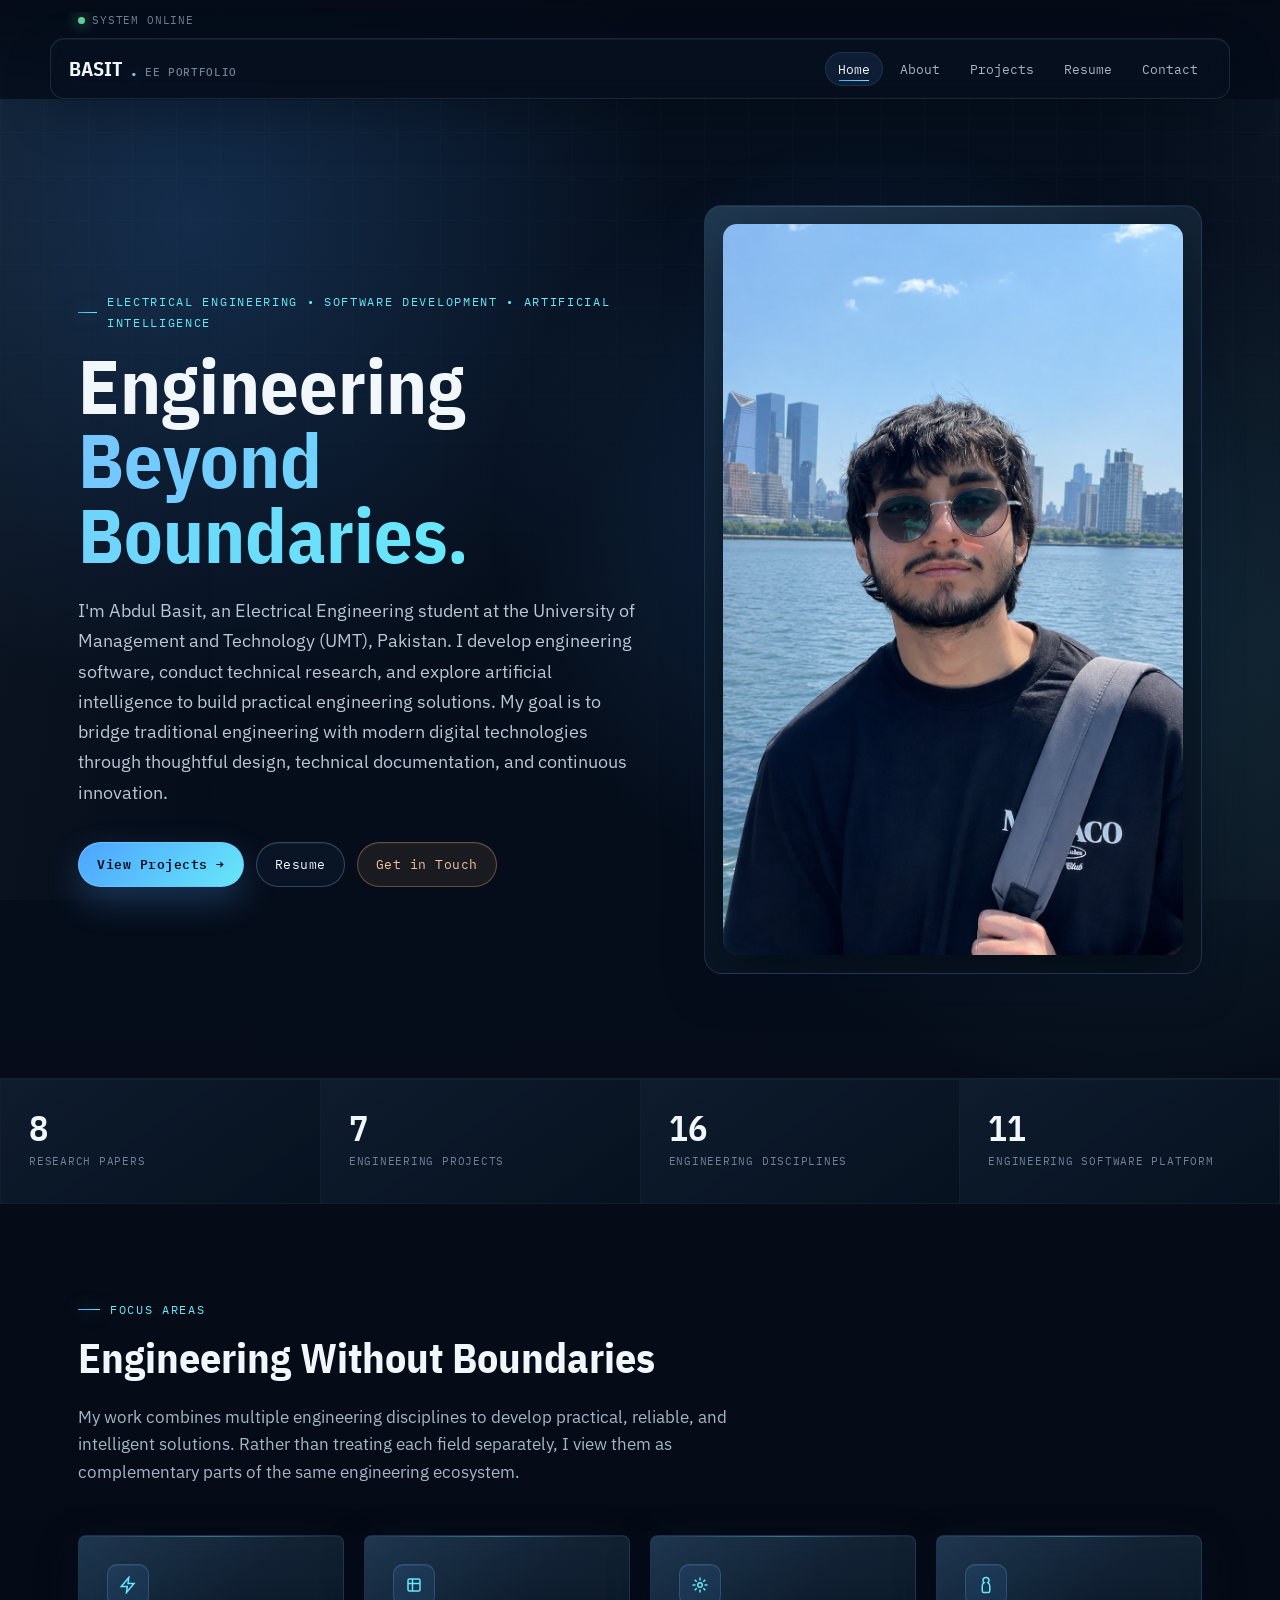
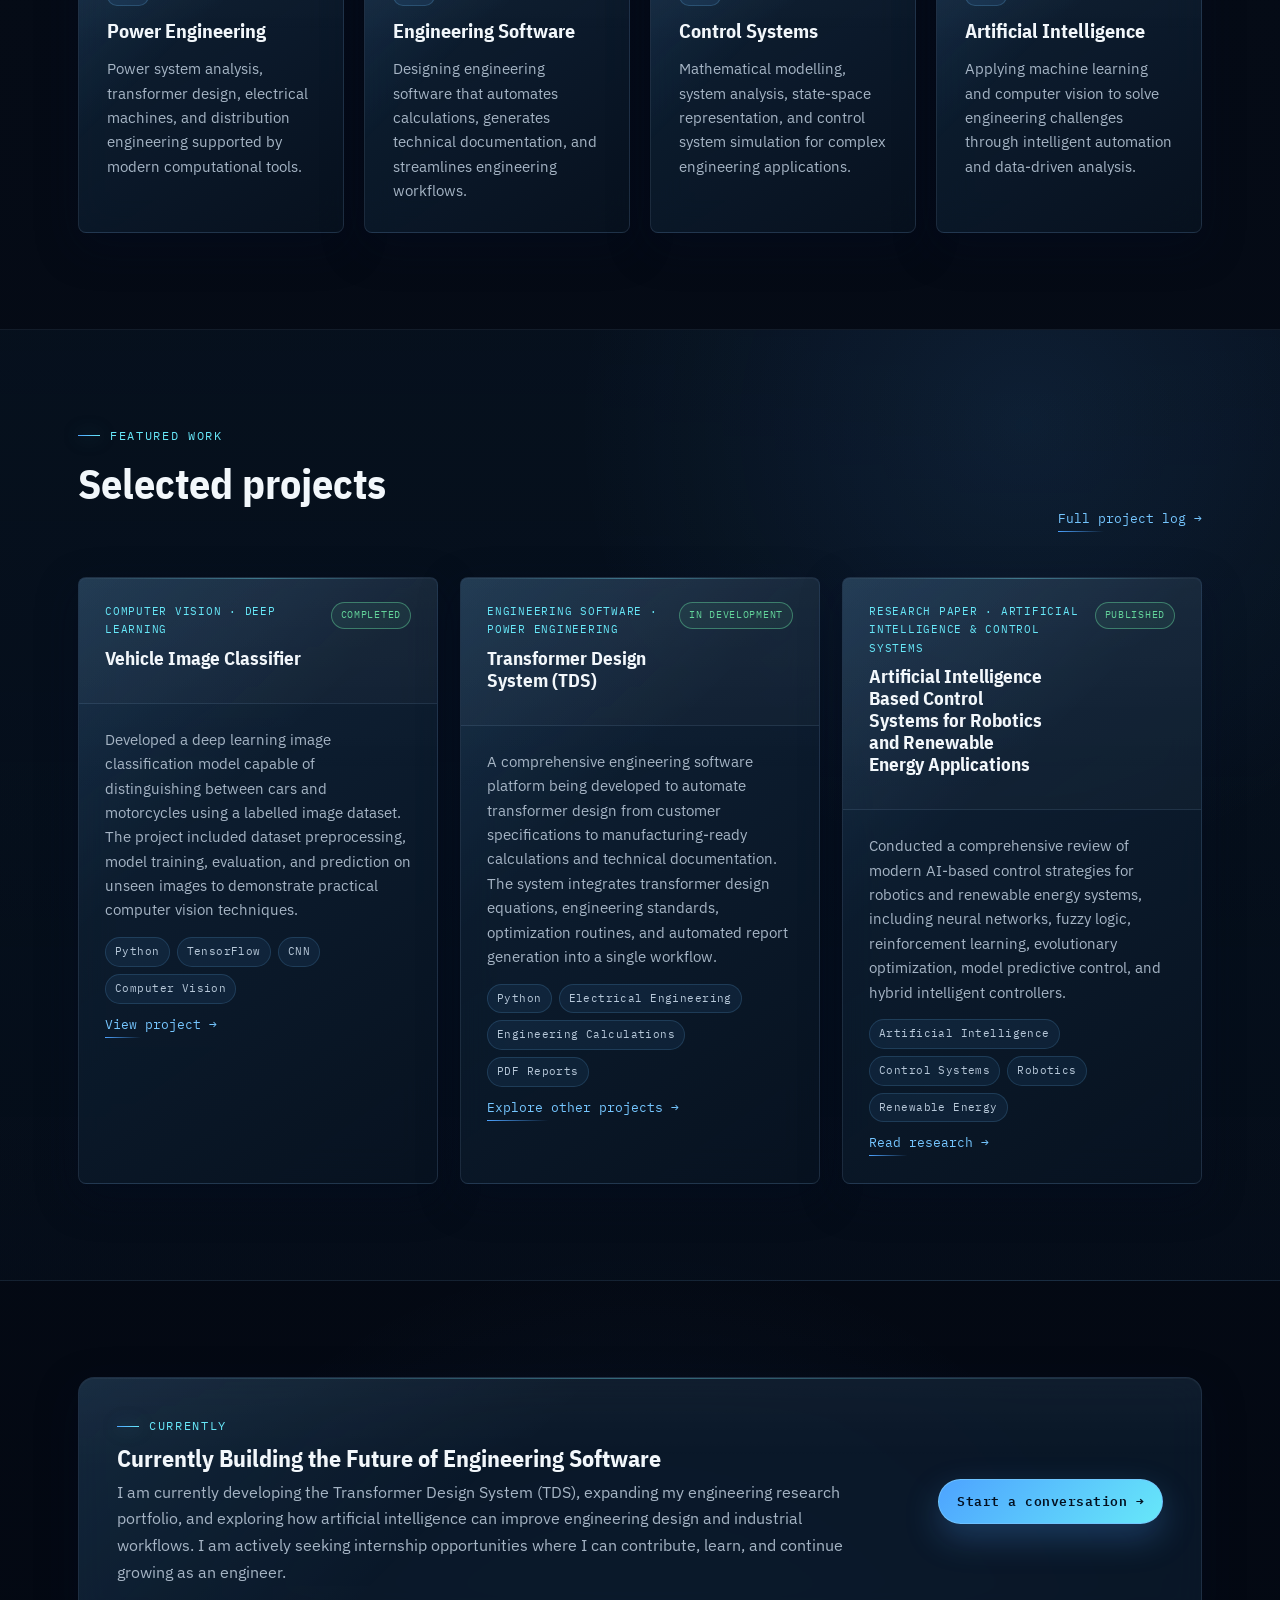
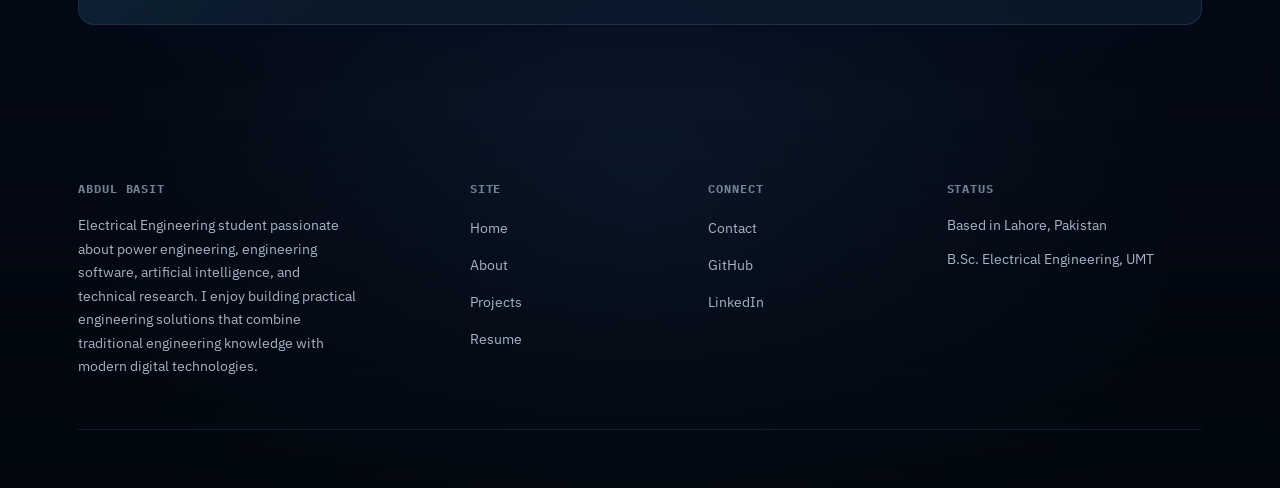
==== commit bfba99cf: "Add AEB project and GitHub contact link" ====
--- a/index.html
+++ b/index.html
@@ -51,7 +51,7 @@
 
 <section class="stat-strip">
   <div class="stat"><b>8</b><span>Research Papers</span></div>
-  <div class="stat"><b>6</b><span>Engineering Projects</span></div>
+  <div class="stat"><b>7</b><span>Engineering Projects</span></div>
   <div class="stat"><b>16</b><span>Engineering Disciplines</span></div>
   <div class="stat"><b>11</b><span>Engineering Software Platform</span></div>
 </section>
@@ -201,7 +201,7 @@
         <h5>Connect</h5>
         <ul>
           <li><a href="contact.html">Contact</a></li>
-          <li><a href="https://github.com/yourusername" target="_blank" rel="noopener noreferrer">GitHub</a></li>
+          <li><a href="https://github.com/F1SHY2005" target="_blank" rel="noopener noreferrer">GitHub</a></li>
           <li><a href="https://www.linkedin.com/in/abdul-basit-butt" target="_blank" rel="noopener noreferrer">LinkedIn</a></li>
         </ul>
       </div>
